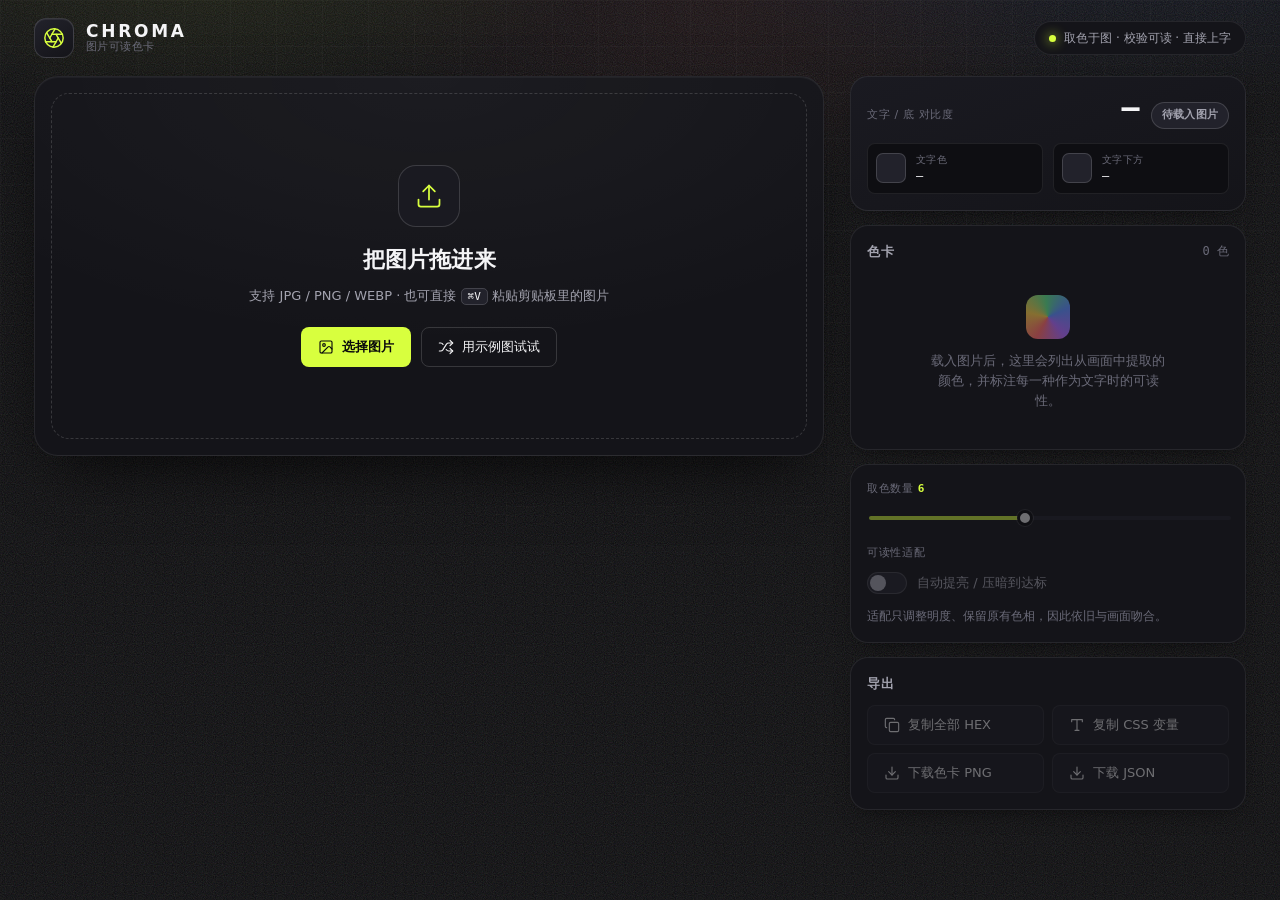
==== index.html @ de7d837c "初始版本：图片取色 + WCAG 可读性色卡（纯前端，零依赖）" ====
<!doctype html>
<html lang="zh-CN">
<head>
  <meta charset="utf-8" />
  <meta name="viewport" content="width=device-width, initial-scale=1, viewport-fit=cover" />
  <title>CHROMA · 图片可读色卡</title>
  <meta name="description" content="上传图片，提取与画面吻合、且能直接用于在图片上写字的可识读色卡。" />
  <link rel="icon" href="data:image/svg+xml,%3Csvg xmlns='http://www.w3.org/2000/svg' viewBox='0 0 24 24' fill='none' stroke='%23d8ff3e' stroke-width='2'%3E%3Ccircle cx='12' cy='12' r='10'/%3E%3C/svg%3E" />
  <link rel="stylesheet" href="styles.css" />
</head>
<body>
  <div class="atmosphere" aria-hidden="true">
    <div class="atmosphere-grid"></div>
    <div class="atmosphere-glow"></div>
    <div class="atmosphere-grain"></div>
  </div>

  <header class="topbar">
    <div class="brand">
      <span class="brand-mark" aria-hidden="true">
        <svg viewBox="0 0 24 24" fill="none" stroke="currentColor" stroke-width="1.6" stroke-linecap="round" stroke-linejoin="round">
          <circle cx="12" cy="12" r="10"/>
          <line x1="14.31" y1="8" x2="20.05" y2="17.94"/>
          <line x1="9.69" y1="8" x2="21.17" y2="8"/>
          <line x1="7.38" y1="12" x2="13.12" y2="2.06"/>
          <line x1="9.69" y1="16" x2="3.95" y2="6.06"/>
          <line x1="14.31" y1="16" x2="2.83" y2="16"/>
          <line x1="16.62" y1="12" x2="10.88" y2="21.94"/>
        </svg>
      </span>
      <span class="brand-text">
        <strong>CHROMA</strong>
        <em>图片可读色卡</em>
      </span>
    </div>
    <div class="topbar-note">
      <span class="dot" aria-hidden="true"></span>
      取色于图 · 校验可读 · 直接上字
    </div>
  </header>

  <main class="workspace">
    <!-- ============ 左：画布舞台 ============ -->
    <section class="stage-col" aria-label="图片与文字预览">
      <div class="stage" id="stage">
        <!-- 空状态：上传区 -->
        <div class="dropzone" id="dropzone">
          <span class="dropzone-icon" aria-hidden="true">
            <svg viewBox="0 0 24 24" fill="none" stroke="currentColor" stroke-width="1.5" stroke-linecap="round" stroke-linejoin="round">
              <path d="M21 15v4a2 2 0 0 1-2 2H5a2 2 0 0 1-2-2v-4"/>
              <polyline points="17 8 12 3 7 8"/>
              <line x1="12" y1="3" x2="12" y2="15"/>
            </svg>
          </span>
          <h1 class="dropzone-title">把图片拖进来</h1>
          <p class="dropzone-sub">支持 JPG / PNG / WEBP · 也可直接 <kbd>⌘V</kbd> 粘贴剪贴板里的图片</p>
          <div class="dropzone-actions">
            <button class="btn btn-primary" id="pickBtn" type="button">
              <svg viewBox="0 0 24 24" fill="none" stroke="currentColor" stroke-width="1.7" stroke-linecap="round" stroke-linejoin="round"><rect x="3" y="3" width="18" height="18" rx="2"/><circle cx="9" cy="9" r="2"/><path d="m21 15-3.1-3.1a2 2 0 0 0-2.8 0L6 21"/></svg>
              选择图片
            </button>
            <button class="btn btn-ghost" id="sampleBtn" type="button">
              <svg viewBox="0 0 24 24" fill="none" stroke="currentColor" stroke-width="1.7" stroke-linecap="round" stroke-linejoin="round"><path d="m18 14 4 4-4 4"/><path d="m18 2 4 4-4 4"/><path d="M2 18h1.97a4 4 0 0 0 3.3-1.7l5.46-8.6a4 4 0 0 1 3.3-1.7H22"/><path d="M2 6h1.97a4 4 0 0 1 3.6 2.2"/><path d="M22 18h-6.04a4 4 0 0 1-3.3-1.8l-.36-.45"/></svg>
              用示例图试试
            </button>
          </div>
          <input type="file" id="fileInput" accept="image/*" hidden />
        </div>

        <!-- 已载入：图片 + 文字层 -->
        <div class="frame" id="frame" hidden>
          <img id="previewImg" alt="已载入的图片" />
          <div class="text-layer" id="textLayer">
            <div class="overlay" id="overlay" tabindex="0" role="button" aria-label="拖动可移动文字位置">
              <span class="overlay-scrim" id="overlayScrim" hidden></span>
              <span class="overlay-text" id="overlayText">在山与海之间<br />写一行能被读到的字</span>
            </div>
          </div>
          <div class="frame-hint" id="frameHint">
            <svg viewBox="0 0 24 24" fill="none" stroke="currentColor" stroke-width="1.7" stroke-linecap="round" stroke-linejoin="round"><polyline points="5 9 2 12 5 15"/><polyline points="9 5 12 2 15 5"/><polyline points="15 19 12 22 9 19"/><polyline points="19 9 22 12 19 15"/><line x1="2" y1="12" x2="22" y2="12"/><line x1="12" y1="2" x2="12" y2="22"/></svg>
            拖动文字，检验它在该处的可读性
          </div>
        </div>
      </div>

      <!-- 文字控制条 -->
      <div class="controls" id="controls" hidden>
        <label class="field field-grow">
          <span class="field-label">预览文字</span>
          <input type="text" id="textInput" value="在山与海之间，写一行能被读到的字" placeholder="输入要写在图片上的文字" />
        </label>
        <label class="field">
          <span class="field-label">字号 <b id="sizeVal">48</b></span>
          <input type="range" id="sizeRange" min="16" max="120" value="48" />
        </label>
        <div class="field field-toggle">
          <span class="field-label">文字底衬</span>
          <button class="switch" id="scrimToggle" type="button" role="switch" aria-checked="false">
            <span class="switch-track"><span class="switch-thumb"></span></span>
            <span class="switch-text">自动底衬</span>
          </button>
        </div>
      </div>
    </section>

    <!-- ============ 右：色卡面板 ============ -->
    <aside class="panel-col" aria-label="色卡与可读性">
      <div class="panel-block readout" id="readout">
        <div class="readout-main">
          <span class="readout-label">文字 / 底 对比度</span>
          <span class="readout-ratio" id="ratioVal">—</span>
          <span class="badge" id="ratioBadge">待载入图片</span>
        </div>
        <div class="readout-pair">
          <div class="chip">
            <span class="chip-swatch" id="fgSwatch"></span>
            <span class="chip-meta"><em>文字色</em><b id="fgHex">—</b></span>
          </div>
          <div class="chip">
            <span class="chip-swatch" id="bgSwatch"></span>
            <span class="chip-meta"><em>文字下方</em><b id="bgHex">—</b></span>
          </div>
        </div>
      </div>

      <div class="panel-block">
        <div class="panel-head">
          <h2>色卡</h2>
          <span class="panel-count" id="paletteCount">0 色</span>
        </div>
        <div class="palette" id="palette">
          <div class="palette-empty">
            <span class="palette-empty-mark" aria-hidden="true"></span>
            <p>载入图片后，这里会列出从画面中提取的颜色，并标注每一种作为文字时的可读性。</p>
          </div>
        </div>
      </div>

      <div class="panel-block panel-tools">
        <label class="field">
          <span class="field-label">取色数量 <b id="countVal">6</b></span>
          <input type="range" id="countRange" min="3" max="10" value="6" disabled />
        </label>
        <div class="field field-toggle">
          <span class="field-label">可读性适配</span>
          <button class="switch" id="adaptToggle" type="button" role="switch" aria-checked="false" disabled>
            <span class="switch-track"><span class="switch-thumb"></span></span>
            <span class="switch-text">自动提亮 / 压暗到达标</span>
          </button>
        </div>
        <p class="tools-note">适配只调整明度、保留原有色相，因此依旧与画面吻合。</p>
      </div>

      <div class="panel-block">
        <div class="panel-head"><h2>导出</h2></div>
        <div class="export-grid">
          <button class="btn btn-soft" id="copyHexBtn" type="button" disabled>
            <svg viewBox="0 0 24 24" fill="none" stroke="currentColor" stroke-width="1.7" stroke-linecap="round" stroke-linejoin="round"><rect width="14" height="14" x="8" y="8" rx="2"/><path d="M4 16c-1.1 0-2-.9-2-2V4c0-1.1.9-2 2-2h10c1.1 0 2 .9 2 2"/></svg>
            复制全部 HEX
          </button>
          <button class="btn btn-soft" id="copyCssBtn" type="button" disabled>
            <svg viewBox="0 0 24 24" fill="none" stroke="currentColor" stroke-width="1.7" stroke-linecap="round" stroke-linejoin="round"><polyline points="4 7 4 4 20 4 20 7"/><line x1="9" y1="20" x2="15" y2="20"/><line x1="12" y1="4" x2="12" y2="20"/></svg>
            复制 CSS 变量
          </button>
          <button class="btn btn-soft" id="pngBtn" type="button" disabled>
            <svg viewBox="0 0 24 24" fill="none" stroke="currentColor" stroke-width="1.7" stroke-linecap="round" stroke-linejoin="round"><path d="M21 15v4a2 2 0 0 1-2 2H5a2 2 0 0 1-2-2v-4"/><polyline points="7 10 12 15 17 10"/><line x1="12" y1="15" x2="12" y2="3"/></svg>
            下载色卡 PNG
          </button>
          <button class="btn btn-soft" id="jsonBtn" type="button" disabled>
            <svg viewBox="0 0 24 24" fill="none" stroke="currentColor" stroke-width="1.7" stroke-linecap="round" stroke-linejoin="round"><path d="M21 15v4a2 2 0 0 1-2 2H5a2 2 0 0 1-2-2v-4"/><polyline points="7 10 12 15 17 10"/><line x1="12" y1="15" x2="12" y2="3"/></svg>
            下载 JSON
          </button>
        </div>
      </div>
    </aside>
  </main>

  <div class="toast" id="toast" role="status" aria-live="polite"></div>

  <script src="color-core.js"></script>
  <script src="app.js"></script>
</body>
</html>
---- styles.css ----
/* =========================================================
   CHROMA · 图片可读色卡
   风格：tech-dark / 仪器感（darkroom instrument）
   ========================================================= */

:root {
  /* —— 色板令牌 —— */
  --bg:          #0a0a0c;
  --bg-2:        #0e0e12;
  --surface:     #141419;
  --surface-2:   #1a1a21;
  --surface-3:   #22222b;
  --line:        rgba(255, 255, 255, 0.08);
  --line-2:      rgba(255, 255, 255, 0.15);

  --text:        #f4f4f6;
  --text-2:      #a3a3af;
  --text-3:      #6a6a78;

  --accent:      #d8ff3e;
  --accent-ink:  #0a0a0c;
  --accent-dim:  rgba(216, 255, 62, 0.14);

  --ok:          #5ee08a;
  --warn:        #f7c948;
  --bad:         #ff6b6b;

  /* —— 字体 —— */
  --font-display: "Avenir Next", "Futura", "Helvetica Neue", "PingFang SC", "Hiragino Sans GB", system-ui, sans-serif;
  --font-body:    system-ui, -apple-system, "PingFang SC", "Hiragino Sans GB", "Microsoft YaHei", sans-serif;
  --font-mono:    "SF Mono", "JetBrains Mono", "Menlo", "Consolas", ui-monospace, monospace;

  /* —— 尺寸 —— */
  --r-sm: 8px;
  --r-md: 12px;
  --r-lg: 18px;
  --r-xl: 24px;
  --r-pill: 999px;

  --shadow-sm: 0 1px 2px rgba(0, 0, 0, 0.5);
  --shadow-md: 0 8px 24px -12px rgba(0, 0, 0, 0.7);
  --shadow-lg: 0 24px 60px -24px rgba(0, 0, 0, 0.85);

  --panel-w: 396px;
}

* { box-sizing: border-box; }
[hidden] { display: none !important; }

html, body { height: 100%; }

body {
  margin: 0;
  min-height: 100%;
  background: var(--bg);
  color: var(--text);
  font-family: var(--font-body);
  font-size: 14px;
  line-height: 1.5;
  -webkit-font-smoothing: antialiased;
  text-rendering: optimizeLegibility;
  overflow-x: hidden;
}

/* ============ 背景氛围 ============ */
.atmosphere { position: fixed; inset: 0; z-index: 0; pointer-events: none; }
.atmosphere-grid {
  position: absolute; inset: 0;
  background-image:
    linear-gradient(rgba(255, 255, 255, 0.022) 1px, transparent 1px),
    linear-gradient(90deg, rgba(255, 255, 255, 0.022) 1px, transparent 1px);
  background-size: 46px 46px;
  mask-image: radial-gradient(120% 90% at 50% 0%, #000 30%, transparent 78%);
}
.atmosphere-glow {
  position: absolute; inset: -20% -10% auto -10%; height: 70%;
  background:
    radial-gradient(46% 60% at 22% 12%, rgba(216, 255, 62, 0.10), transparent 60%),
    radial-gradient(52% 64% at 82% 6%, rgba(94, 142, 255, 0.10), transparent 62%),
    radial-gradient(40% 52% at 55% 30%, rgba(255, 107, 107, 0.06), transparent 60%);
  filter: blur(6px);
}
.atmosphere-grain {
  position: absolute; inset: 0; opacity: 0.5; mix-blend-mode: overlay;
  background-image: url("data:image/svg+xml,%3Csvg xmlns='http://www.w3.org/2000/svg' width='140' height='140'%3E%3Cfilter id='n'%3E%3CfeTurbulence type='fractalNoise' baseFrequency='0.9' numOctaves='2'/%3E%3C/filter%3E%3Crect width='100%25' height='100%25' filter='url(%23n)' opacity='0.35'/%3E%3C/svg%3E");
}

/* ============ 顶栏 ============ */
.topbar {
  position: relative; z-index: 2;
  display: flex; align-items: center; justify-content: space-between;
  gap: 16px;
  padding: 18px clamp(16px, 3vw, 34px);
  padding-top: calc(18px + env(safe-area-inset-top));
  animation: rise 0.6s cubic-bezier(0.22, 1, 0.36, 1) both;
}
.brand { display: flex; align-items: center; gap: 12px; }
.brand-mark {
  display: grid; place-items: center;
  width: 40px; height: 40px; border-radius: var(--r-md);
  background: linear-gradient(150deg, var(--surface-3), var(--surface));
  border: 1px solid var(--line-2);
  color: var(--accent);
  box-shadow: inset 0 1px 0 rgba(255, 255, 255, 0.06);
}
.brand-mark svg { width: 22px; height: 22px; }
.brand-text { display: flex; flex-direction: column; line-height: 1.15; }
.brand-text strong {
  font-family: var(--font-display);
  font-size: 17px; letter-spacing: 0.16em; font-weight: 700;
}
.brand-text em { font-style: normal; font-size: 11px; color: var(--text-3); letter-spacing: 0.04em; }

.topbar-note {
  display: inline-flex; align-items: center; gap: 8px;
  font-size: 12px; color: var(--text-2);
  padding: 7px 14px; border-radius: var(--r-pill);
  background: var(--surface); border: 1px solid var(--line);
}
.topbar-note .dot {
  width: 7px; height: 7px; border-radius: 50%;
  background: var(--accent); box-shadow: 0 0 12px var(--accent);
}

/* ============ 主工作区 ============ */
.workspace {
  position: relative; z-index: 1;
  display: grid;
  grid-template-columns: minmax(0, 1fr) var(--panel-w);
  gap: clamp(16px, 2vw, 26px);
  padding: 0 clamp(16px, 3vw, 34px) clamp(20px, 3vw, 34px);
  align-items: start;
  max-width: 1680px; margin: 0 auto;
}

/* ============ 舞台 ============ */
.stage-col { min-width: 0; display: flex; flex-direction: column; gap: 14px; }

.stage {
  position: relative;
  min-height: 380px;
  display: flex; align-items: center; justify-content: center;
  padding: clamp(10px, 1.6vw, 18px);
  border-radius: var(--r-xl);
  background:
    radial-gradient(120% 120% at 50% 0%, rgba(255, 255, 255, 0.035), transparent 60%),
    var(--surface);
  border: 1px solid var(--line);
  box-shadow: var(--shadow-lg), inset 0 1px 0 rgba(255, 255, 255, 0.04);
  overflow: hidden;
  animation: rise 0.7s cubic-bezier(0.22, 1, 0.36, 1) 0.05s both;
}

/* —— 空状态 —— */
.dropzone {
  position: absolute; inset: 16px;
  display: flex; flex-direction: column; align-items: center; justify-content: center;
  gap: 10px; text-align: center;
  border: 1.5px dashed var(--line-2);
  border-radius: var(--r-lg);
  transition: border-color 0.25s, background 0.25s;
}
.dropzone.is-over { border-color: var(--accent); background: var(--accent-dim); }
.dropzone-icon {
  display: grid; place-items: center;
  width: 62px; height: 62px; margin-bottom: 6px;
  border-radius: var(--r-lg);
  background: var(--surface-2); border: 1px solid var(--line-2);
  color: var(--accent);
}
.dropzone-icon svg { width: 28px; height: 28px; }
.dropzone-title { font-family: var(--font-display); font-size: 22px; margin: 0; font-weight: 600; letter-spacing: 0.01em; }
.dropzone-sub { margin: 0; color: var(--text-2); font-size: 13px; }
.dropzone-sub kbd {
  font-family: var(--font-mono); font-size: 11px;
  padding: 1px 6px; border-radius: 5px;
  background: var(--surface-3); border: 1px solid var(--line-2); color: var(--text);
}
.dropzone-actions { display: flex; gap: 10px; margin-top: 12px; flex-wrap: wrap; justify-content: center; }

/* —— 图片画框（贴合图片尺寸，便于文字层精确覆盖） —— */
.frame {
  position: relative;
  display: inline-block; line-height: 0;
  max-width: 100%; min-width: 0;
  border-radius: var(--r-md);
  overflow: hidden;
  box-shadow: var(--shadow-lg);
}
.frame > img {
  display: block;
  max-width: 100%;
  max-height: min(64vh, 640px);
  width: auto; height: auto;
  border-radius: var(--r-md);
  user-select: none; -webkit-user-drag: none;
}
.text-layer { position: absolute; inset: 0; pointer-events: none; }

.overlay {
  position: absolute; left: 50%; top: 50%;
  transform: translate(-50%, -50%);
  max-width: 86%;
  padding: 10px 16px;
  pointer-events: auto;
  cursor: grab;
  border-radius: var(--r-md);
  outline: none;
  touch-action: none;
  isolation: isolate;
}
.overlay:active { cursor: grabbing; }
.overlay:focus-visible { box-shadow: 0 0 0 2px var(--accent); }
.overlay-scrim {
  position: absolute; inset: -6px -10px;
  border-radius: inherit;
  background: rgba(0, 0, 0, 0.42);
  -webkit-backdrop-filter: blur(6px);
  backdrop-filter: blur(6px);
  z-index: -1;
}
.overlay-text {
  display: block;
  font-family: var(--font-display);
  font-weight: 600;
  line-height: 1.28;
  white-space: pre-line;
  text-align: center;
  text-shadow: 0 1px 2px rgba(0, 0, 0, 0.18);
}

.frame-hint {
  position: absolute; left: 50%; bottom: 12px; transform: translateX(-50%);
  display: inline-flex; align-items: center; gap: 7px;
  padding: 7px 14px; border-radius: var(--r-pill);
  font-size: 12px; color: var(--text);
  background: rgba(10, 10, 12, 0.66);
  -webkit-backdrop-filter: blur(10px); backdrop-filter: blur(10px);
  border: 1px solid var(--line-2);
  pointer-events: none;
  transition: opacity 0.4s;
}
.frame-hint svg { width: 15px; height: 15px; color: var(--accent); }
.frame-hint.is-hidden { opacity: 0; }

/* ============ 控制条 ============ */
.controls {
  display: flex; gap: 14px; align-items: flex-end; flex-wrap: wrap;
  padding: 14px 16px;
  border-radius: var(--r-lg);
  background: var(--surface);
  border: 1px solid var(--line);
  animation: rise 0.6s cubic-bezier(0.22, 1, 0.36, 1) 0.1s both;
}

/* ============ 表单元素 ============ */
.field { display: flex; flex-direction: column; gap: 7px; min-width: 0; }
.field-grow { flex: 1 1 240px; }
.field-label {
  font-size: 11px; letter-spacing: 0.06em; text-transform: uppercase;
  color: var(--text-3);
}
.field-label b { color: var(--accent); font-family: var(--font-mono); font-weight: 600; }

input[type="text"] {
  width: 100%;
  padding: 10px 13px;
  border-radius: var(--r-sm);
  background: var(--bg-2);
  border: 1px solid var(--line);
  color: var(--text);
  font-family: var(--font-body); font-size: 14px;
  transition: border-color 0.2s, box-shadow 0.2s;
}
input[type="text"]:focus {
  outline: none;
  border-color: var(--accent);
  box-shadow: 0 0 0 3px var(--accent-dim);
}

input[type="range"] {
  -webkit-appearance: none; appearance: none;
  width: 100%; min-width: 140px; height: 22px; background: transparent; cursor: pointer;
}
input[type="range"]::-webkit-slider-runnable-track {
  height: 4px; border-radius: 2px;
  background: linear-gradient(90deg, var(--accent) var(--fill, 40%), var(--surface-3) var(--fill, 40%));
}
input[type="range"]::-webkit-slider-thumb {
  -webkit-appearance: none; appearance: none;
  width: 16px; height: 16px; margin-top: -6px; border-radius: 50%;
  background: var(--text); border: 3px solid var(--bg);
  box-shadow: 0 0 0 1px var(--line-2);
}
input[type="range"]:disabled { opacity: 0.4; cursor: not-allowed; }
input[type="range"]:focus-visible::-webkit-slider-thumb { box-shadow: 0 0 0 3px var(--accent-dim); }

/* ============ 开关 ============ */
.switch {
  display: inline-flex; align-items: center; gap: 10px;
  padding: 4px 4px 4px 4px; border: none; background: transparent;
  color: var(--text-2); font-family: var(--font-body); font-size: 13px;
  cursor: pointer; border-radius: var(--r-pill);
}
.switch:disabled { opacity: 0.45; cursor: not-allowed; }
.switch-track {
  position: relative; width: 40px; height: 22px; border-radius: var(--r-pill);
  background: var(--surface-3); border: 1px solid var(--line-2);
  transition: background 0.22s, border-color 0.22s;
}
.switch-thumb {
  position: absolute; top: 2px; left: 2px;
  width: 16px; height: 16px; border-radius: 50%;
  background: var(--text-2);
  transition: transform 0.22s cubic-bezier(0.22, 1, 0.36, 1), background 0.22s;
}
.switch[aria-checked="true"] .switch-track { background: var(--accent); border-color: var(--accent); }
.switch[aria-checked="true"] .switch-thumb { transform: translateX(18px); background: var(--accent-ink); }
.switch[aria-checked="true"] .switch-text { color: var(--text); }
.switch:focus-visible { outline: 2px solid var(--accent); outline-offset: 2px; }
.field-toggle { justify-content: flex-end; }
.field-toggle .switch { padding-left: 0; }

/* ============ 按钮 ============ */
.btn {
  display: inline-flex; align-items: center; justify-content: center; gap: 8px;
  padding: 10px 16px;
  border-radius: var(--r-sm);
  border: 1px solid transparent;
  font-family: var(--font-body); font-size: 13px; font-weight: 500;
  cursor: pointer;
  transition: transform 0.14s, background 0.2s, border-color 0.2s, color 0.2s, opacity 0.2s;
  white-space: nowrap;
}
.btn svg { width: 16px; height: 16px; }
.btn:active { transform: translateY(1px); }
.btn:disabled { opacity: 0.4; cursor: not-allowed; }
.btn:focus-visible { outline: 2px solid var(--accent); outline-offset: 2px; }

.btn-primary { background: var(--accent); color: var(--accent-ink); font-weight: 600; }
.btn-primary:hover:not(:disabled) { background: #e6ff6b; }

.btn-ghost { background: transparent; border-color: var(--line-2); color: var(--text); }
.btn-ghost:hover:not(:disabled) { background: var(--surface-2); border-color: var(--line-2); }

.btn-soft { background: var(--surface-2); border-color: var(--line); color: var(--text); justify-content: flex-start; }
.btn-soft:hover:not(:disabled) { background: var(--surface-3); border-color: var(--line-2); }

/* ============ 右侧面板 ============ */
.panel-col {
  display: flex; flex-direction: column; gap: 14px;
  position: sticky; top: 16px;
  animation: rise 0.7s cubic-bezier(0.22, 1, 0.36, 1) 0.15s both;
}
.panel-block {
  background: var(--surface);
  border: 1px solid var(--line);
  border-radius: var(--r-lg);
  padding: 16px;
  box-shadow: var(--shadow-md);
}
.panel-head { display: flex; align-items: center; justify-content: space-between; margin-bottom: 12px; }
.panel-head h2 {
  margin: 0; font-family: var(--font-display);
  font-size: 13px; font-weight: 600; letter-spacing: 0.08em; text-transform: uppercase;
  color: var(--text-2);
}
.panel-count { font-family: var(--font-mono); font-size: 12px; color: var(--text-3); }

/* —— 读数块 —— */
.readout { background: linear-gradient(160deg, var(--surface-2), var(--surface)); }
.readout-main { display: flex; align-items: baseline; gap: 12px; flex-wrap: wrap; }
.readout-label { font-size: 11px; letter-spacing: 0.06em; text-transform: uppercase; color: var(--text-3); }
.readout-ratio {
  font-family: var(--font-mono); font-size: 30px; font-weight: 600; line-height: 1;
  margin-left: auto; letter-spacing: -0.02em;
}
.readout-pair { display: grid; grid-template-columns: 1fr 1fr; gap: 10px; margin-top: 14px; }
.chip {
  display: flex; align-items: center; gap: 10px;
  padding: 8px; border-radius: var(--r-sm);
  background: var(--bg-2); border: 1px solid var(--line);
}
.chip-swatch {
  width: 30px; height: 30px; border-radius: 7px; flex: none;
  border: 1px solid var(--line-2);
  background: var(--surface-3);
}
.chip-meta { display: flex; flex-direction: column; min-width: 0; }
.chip-meta em { font-style: normal; font-size: 10px; color: var(--text-3); letter-spacing: 0.04em; }
.chip-meta b { font-family: var(--font-mono); font-size: 12px; font-weight: 500; color: var(--text); }

/* —— 徽章 —— */
.badge {
  display: inline-flex; align-items: center;
  padding: 4px 10px; border-radius: var(--r-pill);
  font-size: 11px; font-weight: 600; letter-spacing: 0.02em;
  background: var(--surface-3); color: var(--text-2);
  border: 1px solid var(--line-2);
}
.badge.is-ok   { color: var(--ok);   border-color: rgba(94, 224, 138, 0.4);  background: rgba(94, 224, 138, 0.1); }
.badge.is-warn { color: var(--warn); border-color: rgba(247, 201, 72, 0.4);  background: rgba(247, 201, 72, 0.1); }
.badge.is-bad  { color: var(--bad);  border-color: rgba(255, 107, 107, 0.4); background: rgba(255, 107, 107, 0.1); }

/* ============ 色卡列表 ============ */
.palette { display: flex; flex-direction: column; gap: 8px; max-height: 42vh; overflow-y: auto; margin: -4px; padding: 4px; }
.palette::-webkit-scrollbar { width: 8px; }
.palette::-webkit-scrollbar-thumb { background: var(--surface-3); border-radius: 4px; }

.palette-empty {
  display: flex; flex-direction: column; align-items: center; gap: 12px;
  text-align: center; padding: 22px 14px;
  color: var(--text-3); font-size: 12.5px;
}
.palette-empty-mark {
  width: 44px; height: 44px; border-radius: var(--r-md);
  background: conic-gradient(from 210deg, #ff6b6b, #f7c948, #5ee08a, #5e8eff, #b06bff, #ff6b6b);
  opacity: 0.5;
}
.palette-empty p { margin: 0; max-width: 240px; line-height: 1.6; }

.swatch-row {
  display: flex; align-items: center; gap: 12px;
  padding: 9px 10px;
  border-radius: var(--r-md);
  background: var(--bg-2);
  border: 1px solid var(--line);
  cursor: pointer;
  transition: border-color 0.18s, background 0.18s, transform 0.14s;
  animation: rise 0.45s cubic-bezier(0.22, 1, 0.36, 1) both;
}
.swatch-row:hover { border-color: var(--line-2); background: var(--surface-2); }
.swatch-row.is-active { border-color: var(--accent); background: var(--accent-dim); }
.swatch-row:focus-visible { outline: 2px solid var(--accent); outline-offset: 1px; }

.swatch-chip {
  position: relative;
  width: 44px; height: 44px; border-radius: 10px; flex: none;
  border: 1px solid var(--line-2);
  display: grid; place-items: center;
  font-family: var(--font-display); font-weight: 700; font-size: 15px;
}
.swatch-chip .adapt-dot {
  position: absolute; right: 3px; bottom: 3px;
  width: 9px; height: 9px; border-radius: 50%;
  border: 1.5px solid rgba(255, 255, 255, 0.75);
  box-shadow: 0 0 0 1px rgba(0, 0, 0, 0.35);
}

.swatch-info { flex: 1; min-width: 0; }
.swatch-name { font-size: 13px; font-weight: 500; color: var(--text); }
.swatch-sub {
  display: flex; align-items: center; gap: 8px; margin-top: 2px;
  font-family: var(--font-mono); font-size: 11.5px; color: var(--text-2);
  text-transform: uppercase; letter-spacing: 0.02em;
}
.swatch-sub .pct { color: var(--text-3); }
.swatch-sub .tag-adapt {
  font-family: var(--font-body); font-size: 10px; color: var(--accent);
  background: var(--accent-dim); padding: 1px 6px; border-radius: var(--r-pill);
}

.swatch-side { display: flex; align-items: center; gap: 8px; flex: none; }
.ratio-tag {
  font-family: var(--font-mono); font-size: 11px; font-weight: 600;
  padding: 3px 7px; border-radius: 6px;
  background: var(--surface-3); color: var(--text-2);
}
.ratio-tag.is-ok   { color: var(--ok);   background: rgba(94, 224, 138, 0.12); }
.ratio-tag.is-warn { color: var(--warn); background: rgba(247, 201, 72, 0.12); }
.ratio-tag.is-bad  { color: var(--bad);  background: rgba(255, 107, 107, 0.12); }

.icon-btn {
  display: grid; place-items: center;
  width: 30px; height: 30px; border-radius: var(--r-sm);
  background: transparent; border: 1px solid transparent; color: var(--text-3);
  cursor: pointer; transition: background 0.18s, color 0.18s, border-color 0.18s;
}
.icon-btn svg { width: 15px; height: 15px; }
.icon-btn:hover { background: var(--surface-3); color: var(--text); border-color: var(--line); }
.icon-btn:focus-visible { outline: 2px solid var(--accent); outline-offset: 1px; }

/* ============ 工具区 ============ */
.panel-tools { display: flex; flex-direction: column; gap: 14px; }
.tools-note { margin: -4px 0 0; font-size: 11.5px; color: var(--text-3); line-height: 1.55; }

/* ============ 导出 ============ */
.export-grid { display: grid; grid-template-columns: 1fr 1fr; gap: 8px; }

/* ============ Toast ============ */
.toast {
  position: fixed; left: 50%; bottom: calc(28px + env(safe-area-inset-bottom));
  transform: translate(-50%, 20px);
  z-index: 50;
  display: inline-flex; align-items: center; gap: 9px;
  padding: 11px 18px; border-radius: var(--r-pill);
  background: var(--surface-2); border: 1px solid var(--line-2);
  color: var(--text); font-size: 13px;
  box-shadow: var(--shadow-lg);
  opacity: 0; pointer-events: none;
  transition: opacity 0.28s, transform 0.28s cubic-bezier(0.22, 1, 0.36, 1);
}
.toast.is-show { opacity: 1; transform: translate(-50%, 0); }
.toast::before { content: ""; width: 8px; height: 8px; border-radius: 50%; background: var(--accent); }

/* ============ 动效 ============ */
@keyframes rise {
  from { opacity: 0; transform: translateY(14px); }
  to   { opacity: 1; transform: translateY(0); }
}
@media (prefers-reduced-motion: reduce) {
  * { animation: none !important; transition: none !important; }
}

/* ============ 响应式 ============ */
@media (max-width: 1080px) {
  .workspace { grid-template-columns: 1fr; }
  .panel-col { position: static; }
  .palette { max-height: none; }
}
@media (max-width: 640px) {
  .topbar { flex-direction: column; align-items: flex-start; gap: 12px; }
  .topbar-note { font-size: 11px; }
  .dropzone-title { font-size: 19px; }
  .controls { align-items: stretch; }
  .field-grow { flex-basis: 100%; }
  .frame > img { max-height: 52vh; }
  .export-grid { grid-template-columns: 1fr; }
  .readout-ratio { font-size: 26px; }
}
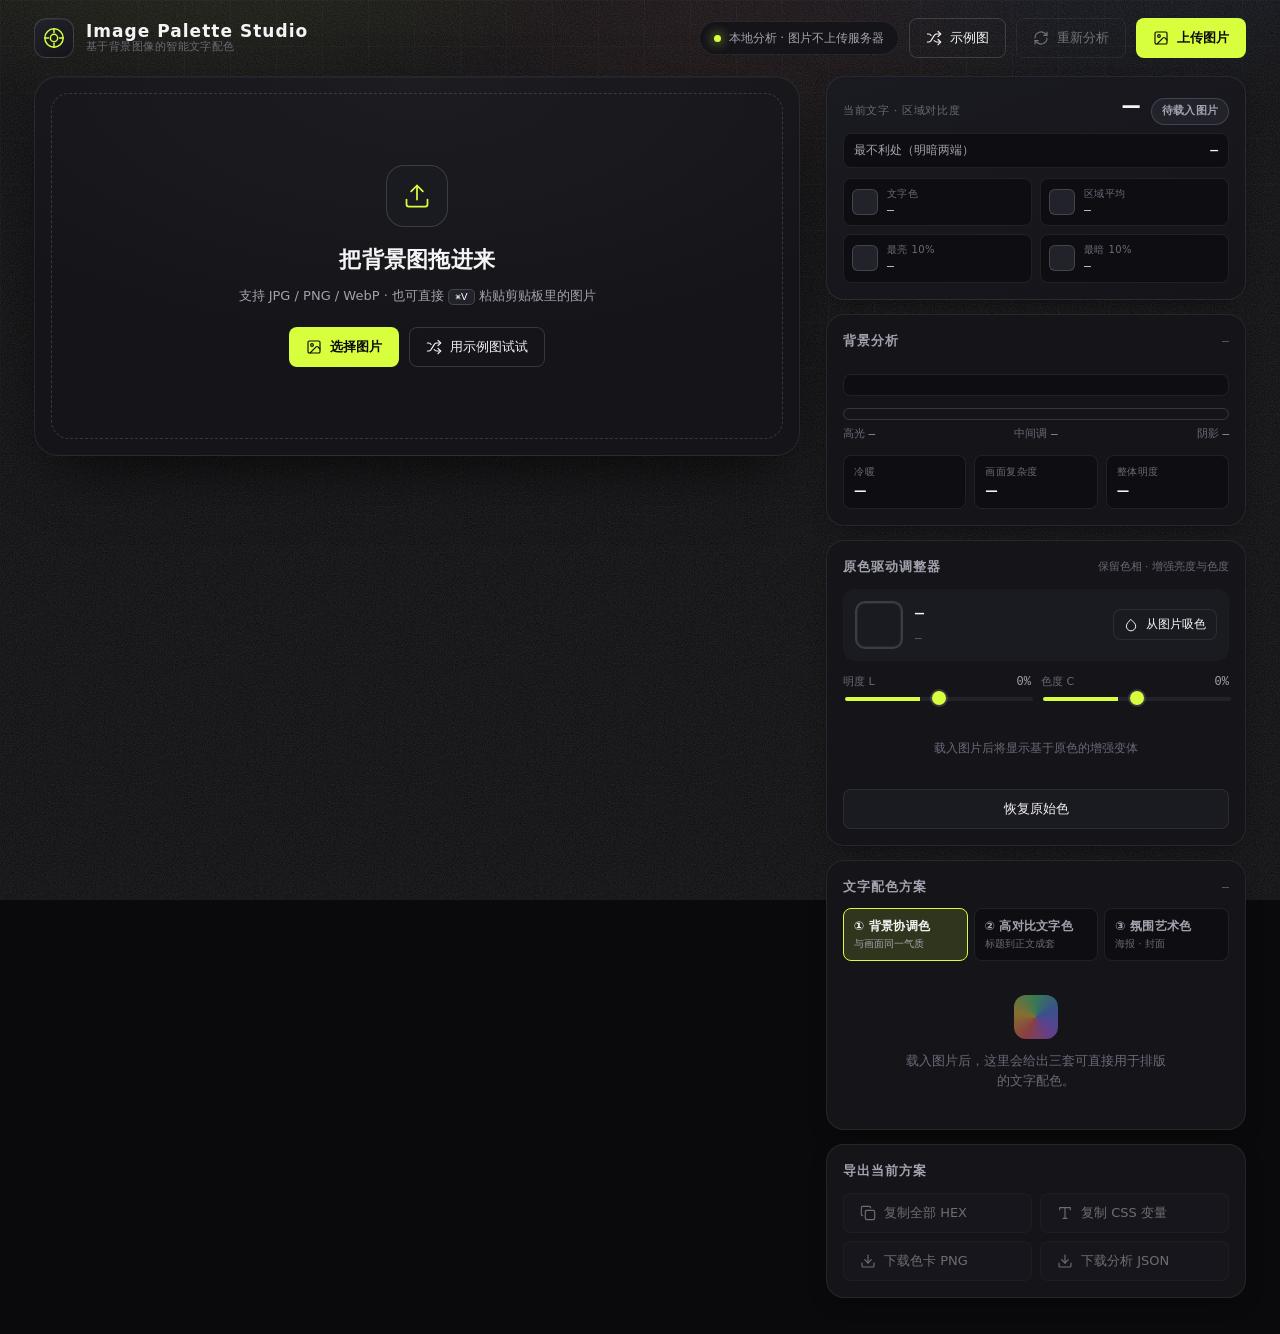
==== commit 4eece4ce: "feat: 原色驱动 OKLCH 增强重构 + 低饱和图片适配优化 - 重构 generateVariants：支持 opts 参数传入 dLScale/dCScale/satMax - 原色变体链优" ====
--- a/index.html
+++ b/index.html
@@ -3,9 +3,9 @@
 <head>
   <meta charset="utf-8" />
   <meta name="viewport" content="width=device-width, initial-scale=1, viewport-fit=cover" />
-  <title>CHROMA · 图片可读色卡</title>
-  <meta name="description" content="上传图片，提取与画面吻合、且能直接用于在图片上写字的可识读色卡。" />
-  <link rel="icon" href="data:image/svg+xml,%3Csvg xmlns='http://www.w3.org/2000/svg' viewBox='0 0 24 24' fill='none' stroke='%23d8ff3e' stroke-width='2'%3E%3Ccircle cx='12' cy='12' r='10'/%3E%3C/svg%3E" />
+  <title>Image Palette Studio · 基于背景图像的智能文字配色</title>
+  <meta name="description" content="上传一张背景图，自动分析画面色彩，生成可以直接叠在图上写字的成套文字配色方案，并实时预览真实排版效果。" />
+  <link rel="icon" href="data:image/svg+xml,%3Csvg xmlns='http://www.w3.org/2000/svg' viewBox='0 0 24 24' fill='none' stroke='%23d8ff3e' stroke-width='2'%3E%3Ccircle cx='12' cy='12' r='10'/%3E%3Ccircle cx='12' cy='12' r='4'/%3E%3C/svg%3E" />
   <link rel="stylesheet" href="styles.css" />
 </head>
 <body>
@@ -20,22 +20,32 @@
       <span class="brand-mark" aria-hidden="true">
         <svg viewBox="0 0 24 24" fill="none" stroke="currentColor" stroke-width="1.6" stroke-linecap="round" stroke-linejoin="round">
           <circle cx="12" cy="12" r="10"/>
-          <line x1="14.31" y1="8" x2="20.05" y2="17.94"/>
-          <line x1="9.69" y1="8" x2="21.17" y2="8"/>
-          <line x1="7.38" y1="12" x2="13.12" y2="2.06"/>
-          <line x1="9.69" y1="16" x2="3.95" y2="6.06"/>
-          <line x1="14.31" y1="16" x2="2.83" y2="16"/>
-          <line x1="16.62" y1="12" x2="10.88" y2="21.94"/>
+          <circle cx="12" cy="12" r="4"/>
+          <line x1="12" y1="2" x2="12" y2="6"/>
+          <line x1="12" y1="18" x2="12" y2="22"/>
+          <line x1="2" y1="12" x2="6" y2="12"/>
+          <line x1="18" y1="12" x2="22" y2="12"/>
         </svg>
       </span>
       <span class="brand-text">
-        <strong>CHROMA</strong>
-        <em>图片可读色卡</em>
+        <strong>Image Palette Studio</strong>
+        <em>基于背景图像的智能文字配色</em>
       </span>
     </div>
-    <div class="topbar-note">
-      <span class="dot" aria-hidden="true"></span>
-      取色于图 · 校验可读 · 直接上字
+    <div class="topbar-actions">
+      <span class="topbar-note"><span class="dot" aria-hidden="true"></span>本地分析 · 图片不上传服务器</span>
+      <button class="btn btn-ghost" id="sampleBtn" type="button">
+        <svg viewBox="0 0 24 24" fill="none" stroke="currentColor" stroke-width="1.7" stroke-linecap="round" stroke-linejoin="round"><path d="m18 14 4 4-4 4"/><path d="m18 2 4 4-4 4"/><path d="M2 18h1.97a4 4 0 0 0 3.3-1.7l5.46-8.6a4 4 0 0 1 3.3-1.7H22"/><path d="M2 6h1.97a4 4 0 0 1 3.6 2.2"/><path d="M22 18h-6.04a4 4 0 0 1-3.3-1.8l-.36-.45"/></svg>
+        示例图
+      </button>
+      <button class="btn btn-ghost" id="reanalyzeBtn" type="button" disabled>
+        <svg viewBox="0 0 24 24" fill="none" stroke="currentColor" stroke-width="1.7" stroke-linecap="round" stroke-linejoin="round"><path d="M3 12a9 9 0 0 1 15-6.7L21 8"/><path d="M21 3v5h-5"/><path d="M21 12a9 9 0 0 1-15 6.7L3 16"/><path d="M3 21v-5h5"/></svg>
+        重新分析
+      </button>
+      <button class="btn btn-primary" id="pickBtn" type="button">
+        <svg viewBox="0 0 24 24" fill="none" stroke="currentColor" stroke-width="1.7" stroke-linecap="round" stroke-linejoin="round"><rect x="3" y="3" width="18" height="18" rx="2"/><circle cx="9" cy="9" r="2"/><path d="m21 15-3.1-3.1a2 2 0 0 0-2.8 0L6 21"/></svg>
+        上传图片
+      </button>
     </div>
   </header>
 
@@ -52,64 +62,147 @@
               <line x1="12" y1="3" x2="12" y2="15"/>
             </svg>
           </span>
-          <h1 class="dropzone-title">把图片拖进来</h1>
-          <p class="dropzone-sub">支持 JPG / PNG / WEBP · 也可直接 <kbd>⌘V</kbd> 粘贴剪贴板里的图片</p>
+          <h1 class="dropzone-title">把背景图拖进来</h1>
+          <p class="dropzone-sub">支持 JPG / PNG / WebP · 也可直接 <kbd>⌘V</kbd> 粘贴剪贴板里的图片</p>
           <div class="dropzone-actions">
-            <button class="btn btn-primary" id="pickBtn" type="button">
+            <button class="btn btn-primary" id="dzPick" type="button">
               <svg viewBox="0 0 24 24" fill="none" stroke="currentColor" stroke-width="1.7" stroke-linecap="round" stroke-linejoin="round"><rect x="3" y="3" width="18" height="18" rx="2"/><circle cx="9" cy="9" r="2"/><path d="m21 15-3.1-3.1a2 2 0 0 0-2.8 0L6 21"/></svg>
               选择图片
             </button>
-            <button class="btn btn-ghost" id="sampleBtn" type="button">
+            <button class="btn btn-ghost" id="dzSample" type="button">
               <svg viewBox="0 0 24 24" fill="none" stroke="currentColor" stroke-width="1.7" stroke-linecap="round" stroke-linejoin="round"><path d="m18 14 4 4-4 4"/><path d="m18 2 4 4-4 4"/><path d="M2 18h1.97a4 4 0 0 0 3.3-1.7l5.46-8.6a4 4 0 0 1 3.3-1.7H22"/><path d="M2 6h1.97a4 4 0 0 1 3.6 2.2"/><path d="M22 18h-6.04a4 4 0 0 1-3.3-1.8l-.36-.45"/></svg>
               用示例图试试
             </button>
           </div>
-          <input type="file" id="fileInput" accept="image/*" hidden />
-        </div>
-
-        <!-- 已载入：图片 + 文字层 -->
+          <input type="file" id="fileInput" accept="image/jpeg,image/jpg,image/png,image/webp" hidden />
+        </div>
+
+        <!-- 已载入：图片 + 文字排版层 -->
         <div class="frame" id="frame" hidden>
-          <img id="previewImg" alt="已载入的图片" />
+          <img id="previewImg" alt="已载入的背景图" />
           <div class="text-layer" id="textLayer">
-            <div class="overlay" id="overlay" tabindex="0" role="button" aria-label="拖动可移动文字位置">
+            <div class="overlay" id="overlay" tabindex="0" role="button" aria-label="拖动可移动文字框，分析结果会随位置更新">
               <span class="overlay-scrim" id="overlayScrim" hidden></span>
-              <span class="overlay-text" id="overlayText">在山与海之间<br />写一行能被读到的字</span>
+              <div class="overlay-text" id="overlayText">
+                <span class="ov-line ov-title" id="ovTitle">在山与海之间</span>
+                <span class="ov-line ov-sub" id="ovSub">A JOURNEY BETWEEN MOUNTAINS AND SEA</span>
+                <span class="ov-line ov-body" id="ovBody">把文字放进画面里，检验它是否真的被读到。拖动文字框，对比度与推荐会随位置实时更新。</span>
+                <span class="ov-line ov-aux" id="ovAux">IMAGE PALETTE STUDIO · 2026</span>
+              </div>
             </div>
           </div>
           <div class="frame-hint" id="frameHint">
             <svg viewBox="0 0 24 24" fill="none" stroke="currentColor" stroke-width="1.7" stroke-linecap="round" stroke-linejoin="round"><polyline points="5 9 2 12 5 15"/><polyline points="9 5 12 2 15 5"/><polyline points="15 19 12 22 9 19"/><polyline points="19 9 22 12 19 15"/><line x1="2" y1="12" x2="22" y2="12"/><line x1="12" y1="2" x2="12" y2="22"/></svg>
-            拖动文字，检验它在该处的可读性
-          </div>
-        </div>
-      </div>
-
-      <!-- 文字控制条 -->
+            拖动文字框：推荐与对比度会随局部画面更新
+          </div>
+        </div>
+      </div>
+
+      <!-- 文案与排版控制 -->
       <div class="controls" id="controls" hidden>
-        <label class="field field-grow">
-          <span class="field-label">预览文字</span>
-          <input type="text" id="textInput" value="在山与海之间，写一行能被读到的字" placeholder="输入要写在图片上的文字" />
-        </label>
-        <label class="field">
-          <span class="field-label">字号 <b id="sizeVal">48</b></span>
-          <input type="range" id="sizeRange" min="16" max="120" value="48" />
-        </label>
-        <div class="field field-toggle">
-          <span class="field-label">文字底衬</span>
-          <button class="switch" id="scrimToggle" type="button" role="switch" aria-checked="false">
-            <span class="switch-track"><span class="switch-thumb"></span></span>
-            <span class="switch-text">自动底衬</span>
+        <div class="ctl-group ctl-texts">
+          <label class="field">
+            <span class="field-label">主标题</span>
+            <input type="text" id="titleInput" value="在山与海之间" />
+          </label>
+          <label class="field">
+            <span class="field-label">副标题</span>
+            <input type="text" id="subInput" value="A JOURNEY BETWEEN MOUNTAINS AND SEA" />
+          </label>
+          <label class="field field-wide">
+            <span class="field-label">正文</span>
+            <input type="text" id="bodyInput" value="把文字放进画面里，检验它是否真的被读到。拖动文字框，对比度与推荐会随位置实时更新。" />
+          </label>
+          <label class="field">
+            <span class="field-label">辅助小字</span>
+            <input type="text" id="auxInput" value="IMAGE PALETTE STUDIO · 2026" />
+          </label>
+        </div>
+
+        <div class="ctl-group ctl-style">
+          <label class="field">
+            <span class="field-label">字号 <b id="sizeVal">64</b></span>
+            <input type="range" id="sizeRange" min="24" max="140" value="64" />
+          </label>
+          <label class="field">
+            <span class="field-label">字重</span>
+            <select id="weightSelect">
+              <option value="300">细 300</option>
+              <option value="400">常规 400</option>
+              <option value="500">适中 500</option>
+              <option value="600" selected>半粗 600</option>
+              <option value="700">粗 700</option>
+            </select>
+          </label>
+          <label class="field">
+            <span class="field-label">行距 <b id="lhVal">1.35</b></span>
+            <input type="range" id="lhRange" min="10" max="22" value="135" />
+          </label>
+          <label class="field">
+            <span class="field-label">字距 <b id="lsVal">0.00em</b></span>
+            <input type="range" id="lsRange" min="-4" max="30" value="0" />
+          </label>
+          <label class="field">
+            <span class="field-label">对齐</span>
+            <select id="alignSelect">
+              <option value="left">左对齐</option>
+              <option value="center" selected>居中</option>
+              <option value="right">右对齐</option>
+            </select>
+          </label>
+          <label class="field">
+            <span class="field-label">框宽 <b id="widthVal">62%</b></span>
+            <input type="range" id="widthRange" min="30" max="96" value="62" />
+          </label>
+          <label class="field">
+            <span class="field-label">不透明度 <b id="opacityVal">100%</b></span>
+            <input type="range" id="opacityRange" min="30" max="100" value="100" />
+          </label>
+        </div>
+
+        <div class="ctl-group ctl-toggles">
+          <div class="field field-toggle">
+            <span class="field-label">描边</span>
+            <button class="switch" id="strokeToggle" type="button" role="switch" aria-checked="true">
+              <span class="switch-track"><span class="switch-thumb"></span></span>
+            </button>
+          </div>
+          <div class="field field-toggle">
+            <span class="field-label">阴影</span>
+            <button class="switch" id="shadowToggle" type="button" role="switch" aria-checked="true">
+              <span class="switch-track"><span class="switch-thumb"></span></span>
+            </button>
+          </div>
+          <div class="field field-toggle">
+            <span class="field-label">底衬</span>
+            <button class="switch" id="scrimToggle" type="button" role="switch" aria-checked="false">
+              <span class="switch-track"><span class="switch-thumb"></span></span>
+            </button>
+          </div>
+          <label class="field field-colorsel">
+            <span class="field-label">预览文字颜色</span>
+            <select id="colorSel"><option value="-1">跟随方案角色</option></select>
+          </label>
+          <button class="btn btn-soft" id="resetBtn" type="button">
+            <svg viewBox="0 0 24 24" fill="none" stroke="currentColor" stroke-width="1.7" stroke-linecap="round" stroke-linejoin="round"><path d="M3 12a9 9 0 0 1 15-6.7L21 8"/><path d="M21 3v5h-5"/><path d="M21 12a9 9 0 0 1-15 6.7L3 16"/><path d="M3 21v-5h5"/></svg>
+            恢复默认排版
           </button>
         </div>
       </div>
     </section>
 
-    <!-- ============ 右：色卡面板 ============ -->
-    <aside class="panel-col" aria-label="色卡与可读性">
+    <!-- ============ 右：分析 / 方案面板 ============ -->
+    <aside class="panel-col" aria-label="分析与配色方案">
+      <!-- 可读性读数 -->
       <div class="panel-block readout" id="readout">
         <div class="readout-main">
-          <span class="readout-label">文字 / 底 对比度</span>
+          <span class="readout-label">当前文字 · 区域对比度</span>
           <span class="readout-ratio" id="ratioVal">—</span>
           <span class="badge" id="ratioBadge">待载入图片</span>
+        </div>
+        <div class="readout-worst">
+          <span>最不利处（明暗两端）</span>
+          <b class="mono" id="worstVal">—</b>
         </div>
         <div class="readout-pair">
           <div class="chip">
@@ -118,41 +211,95 @@
           </div>
           <div class="chip">
             <span class="chip-swatch" id="bgSwatch"></span>
-            <span class="chip-meta"><em>文字下方</em><b id="bgHex">—</b></span>
-          </div>
-        </div>
-      </div>
-
+            <span class="chip-meta"><em>区域平均</em><b id="bgHex">—</b></span>
+          </div>
+          <div class="chip">
+            <span class="chip-swatch" id="extBrightSwatch"></span>
+            <span class="chip-meta"><em>最亮 10%</em><b id="extBrightHex">—</b></span>
+          </div>
+          <div class="chip">
+            <span class="chip-swatch" id="extDarkSwatch"></span>
+            <span class="chip-meta"><em>最暗 10%</em><b id="extDarkHex">—</b></span>
+          </div>
+        </div>
+        <p class="region-note" id="regionNote" hidden></p>
+      </div>
+
+      <!-- 背景分析 -->
+      <div class="panel-block">
+        <div class="panel-head"><h2>背景分析</h2><span class="panel-count" id="analysisSize">—</span></div>
+        <div class="dom-colors" id="domColors"></div>
+        <div class="dom-detail mono" id="domDetail"></div>
+        <div class="lum-bar" id="lumBar" aria-hidden="true">
+          <span class="seg seg-hi"></span><span class="seg seg-mid"></span><span class="seg seg-sh"></span>
+        </div>
+        <div class="lum-legend">
+          <span>高光 <b id="hiPct">—</b></span><span>中间调 <b id="midPct">—</b></span><span>阴影 <b id="shPct">—</b></span>
+        </div>
+        <div class="mini-stats">
+          <div class="mini-stat"><em>冷暖</em><b id="warmTag">—</b></div>
+          <div class="mini-stat"><em>画面复杂度</em><b id="complexTag">—</b></div>
+          <div class="mini-stat"><em>整体明度</em><b id="lumTag">—</b></div>
+        </div>
+      </div>
+
+      <!-- 原色驱动调整器 -->
       <div class="panel-block">
         <div class="panel-head">
-          <h2>色卡</h2>
-          <span class="panel-count" id="paletteCount">0 色</span>
-        </div>
-        <div class="palette" id="palette">
+          <h2>原色驱动调整器</h2>
+          <span class="panel-note">保留色相 · 增强亮度与色度</span>
+        </div>
+
+        <div class="src-color" id="srcColorBlock">
+          <span class="src-chip" id="srcChip"></span>
+          <div class="src-meta">
+            <strong id="srcHex">—</strong>
+            <span class="src-hsl mono" id="srcHsl">—</span>
+          </div>
+          <button class="btn btn-soft src-pick" id="srcPickBtn" type="button" title="从图片重新吸取颜色">
+            <svg viewBox="0 0 24 24" fill="none" stroke="currentColor" stroke-width="1.7" stroke-linecap="round" stroke-linejoin="round"><path d="M12 2.69l5.66 5.66a8 8 0 1 1-11.31 0z"/></svg>
+            从图片吸色
+          </button>
+        </div>
+
+        <div class="enhance-grid">
+          <div class="enhance-field">
+            <span class="enhance-label">明度 L <em id="valL">0%</em></span>
+            <input type="range" id="enhanceL" min="-30" max="30" value="0" />
+          </div>
+          <div class="enhance-field">
+            <span class="enhance-label">色度 C <em id="valC">0%</em></span>
+            <input type="range" id="enhanceC" min="-30" max="30" value="0" />
+          </div>
+        </div>
+
+        <div class="variant-row" id="variantRow"></div>
+        <button class="btn btn-soft reset-source" id="resetSourceBtn" type="button">恢复原始色</button>
+      </div>
+
+      <!-- 三套方案 -->
+      <div class="panel-block">
+        <div class="panel-head">
+          <h2>文字配色方案</h2>
+          <span class="panel-count" id="schemeCount">—</span>
+        </div>
+        <div class="scheme-tabs" id="schemeTabs" role="tablist">
+          <button class="stab is-active" data-s="0" type="button"><b>① 背景协调色</b><span>与画面同一气质</span></button>
+          <button class="stab" data-s="1" type="button"><b>② 高对比文字色</b><span>标题到正文成套</span></button>
+          <button class="stab" data-s="2" type="button"><b>③ 氛围艺术色</b><span>海报 · 封面</span></button>
+        </div>
+        <p class="scheme-desc" id="schemeDesc"></p>
+        <div class="scheme-colors" id="schemeColors">
           <div class="palette-empty">
             <span class="palette-empty-mark" aria-hidden="true"></span>
-            <p>载入图片后，这里会列出从画面中提取的颜色，并标注每一种作为文字时的可读性。</p>
-          </div>
-        </div>
-      </div>
-
-      <div class="panel-block panel-tools">
-        <label class="field">
-          <span class="field-label">取色数量 <b id="countVal">6</b></span>
-          <input type="range" id="countRange" min="3" max="10" value="6" disabled />
-        </label>
-        <div class="field field-toggle">
-          <span class="field-label">可读性适配</span>
-          <button class="switch" id="adaptToggle" type="button" role="switch" aria-checked="false" disabled>
-            <span class="switch-track"><span class="switch-thumb"></span></span>
-            <span class="switch-text">自动提亮 / 压暗到达标</span>
-          </button>
-        </div>
-        <p class="tools-note">适配只调整明度、保留原有色相，因此依旧与画面吻合。</p>
-      </div>
-
+            <p>载入图片后，这里会给出三套可直接用于排版的文字配色。</p>
+          </div>
+        </div>
+      </div>
+
+      <!-- 导出 -->
       <div class="panel-block">
-        <div class="panel-head"><h2>导出</h2></div>
+        <div class="panel-head"><h2>导出当前方案</h2></div>
         <div class="export-grid">
           <button class="btn btn-soft" id="copyHexBtn" type="button" disabled>
             <svg viewBox="0 0 24 24" fill="none" stroke="currentColor" stroke-width="1.7" stroke-linecap="round" stroke-linejoin="round"><rect width="14" height="14" x="8" y="8" rx="2"/><path d="M4 16c-1.1 0-2-.9-2-2V4c0-1.1.9-2 2-2h10c1.1 0 2 .9 2 2"/></svg>
@@ -168,7 +315,7 @@
           </button>
           <button class="btn btn-soft" id="jsonBtn" type="button" disabled>
             <svg viewBox="0 0 24 24" fill="none" stroke="currentColor" stroke-width="1.7" stroke-linecap="round" stroke-linejoin="round"><path d="M21 15v4a2 2 0 0 1-2 2H5a2 2 0 0 1-2-2v-4"/><polyline points="7 10 12 15 17 10"/><line x1="12" y1="15" x2="12" y2="3"/></svg>
-            下载 JSON
+            下载分析 JSON
           </button>
         </div>
       </div>
--- a/styles.css
+++ b/styles.css
@@ -1,5 +1,5 @@
 /* =========================================================
-   CHROMA · 图片可读色卡
+   Image Palette Studio · 基于背景图像的智能文字配色
    风格：tech-dark / 仪器感（darkroom instrument）
    ========================================================= */
 
@@ -22,7 +22,9 @@
   --accent-dim:  rgba(216, 255, 62, 0.14);
 
   --ok:          #5ee08a;
+  --head:        #7db4ff;
   --warn:        #f7c948;
+  --art:         #c9a7e0;
   --bad:         #ff6b6b;
 
   /* —— 字体 —— */
@@ -41,7 +43,7 @@
   --shadow-md: 0 8px 24px -12px rgba(0, 0, 0, 0.7);
   --shadow-lg: 0 24px 60px -24px rgba(0, 0, 0, 0.85);
 
-  --panel-w: 396px;
+  --panel-w: 420px;
 }
 
 * { box-sizing: border-box; }
@@ -62,6 +64,8 @@
   overflow-x: hidden;
 }
 
+.mono { font-family: var(--font-mono); }
+
 /* ============ 背景氛围 ============ */
 .atmosphere { position: fixed; inset: 0; z-index: 0; pointer-events: none; }
 .atmosphere-grid {
@@ -89,7 +93,7 @@
 .topbar {
   position: relative; z-index: 2;
   display: flex; align-items: center; justify-content: space-between;
-  gap: 16px;
+  gap: 16px; flex-wrap: wrap;
   padding: 18px clamp(16px, 3vw, 34px);
   padding-top: calc(18px + env(safe-area-inset-top));
   animation: rise 0.6s cubic-bezier(0.22, 1, 0.36, 1) both;
@@ -107,10 +111,11 @@
 .brand-text { display: flex; flex-direction: column; line-height: 1.15; }
 .brand-text strong {
   font-family: var(--font-display);
-  font-size: 17px; letter-spacing: 0.16em; font-weight: 700;
+  font-size: 17px; letter-spacing: 0.06em; font-weight: 700;
 }
 .brand-text em { font-style: normal; font-size: 11px; color: var(--text-3); letter-spacing: 0.04em; }
 
+.topbar-actions { display: flex; align-items: center; gap: 10px; flex-wrap: wrap; }
 .topbar-note {
   display: inline-flex; align-items: center; gap: 8px;
   font-size: 12px; color: var(--text-2);
@@ -178,7 +183,7 @@
 }
 .dropzone-actions { display: flex; gap: 10px; margin-top: 12px; flex-wrap: wrap; justify-content: center; }
 
-/* —— 图片画框（贴合图片尺寸，便于文字层精确覆盖） —— */
+/* —— 图片画框 —— */
 .frame {
   position: relative;
   display: inline-block; line-height: 0;
@@ -190,7 +195,7 @@
 .frame > img {
   display: block;
   max-width: 100%;
-  max-height: min(64vh, 640px);
+  max-height: min(66vh, 680px);
   width: auto; height: auto;
   border-radius: var(--r-md);
   user-select: none; -webkit-user-drag: none;
@@ -200,8 +205,8 @@
 .overlay {
   position: absolute; left: 50%; top: 50%;
   transform: translate(-50%, -50%);
-  max-width: 86%;
-  padding: 10px 16px;
+  max-width: 96%;
+  padding: 10px 14px;
   pointer-events: auto;
   cursor: grab;
   border-radius: var(--r-md);
@@ -212,21 +217,28 @@
 .overlay:active { cursor: grabbing; }
 .overlay:focus-visible { box-shadow: 0 0 0 2px var(--accent); }
 .overlay-scrim {
-  position: absolute; inset: -6px -10px;
+  position: absolute; inset: -8px -12px;
   border-radius: inherit;
-  background: rgba(0, 0, 0, 0.42);
+  background: rgba(0, 0, 0, 0.45);
   -webkit-backdrop-filter: blur(6px);
   backdrop-filter: blur(6px);
   z-index: -1;
 }
-.overlay-text {
+.overlay-text { display: block; }
+.ov-line {
   display: block;
   font-family: var(--font-display);
-  font-weight: 600;
-  line-height: 1.28;
   white-space: pre-line;
-  text-align: center;
-  text-shadow: 0 1px 2px rgba(0, 0, 0, 0.18);
+}
+.ov-title { font-size: 64px; line-height: 1.15; }
+.ov-sub {
+  font-size: 26px; letter-spacing: 0.18em; text-transform: uppercase;
+  margin-top: 4px;
+}
+.ov-body { margin-top: 12px; max-width: 100%; }
+.ov-aux {
+  font-size: 14px; letter-spacing: 0.24em; text-transform: uppercase;
+  margin-top: 12px; opacity: 0.92;
 }
 
 .frame-hint {
@@ -239,40 +251,46 @@
   border: 1px solid var(--line-2);
   pointer-events: none;
   transition: opacity 0.4s;
+  white-space: nowrap;
 }
 .frame-hint svg { width: 15px; height: 15px; color: var(--accent); }
 .frame-hint.is-hidden { opacity: 0; }
 
-/* ============ 控制条 ============ */
+/* ============ 控制区 ============ */
 .controls {
-  display: flex; gap: 14px; align-items: flex-end; flex-wrap: wrap;
+  display: flex; flex-direction: column; gap: 14px;
   padding: 14px 16px;
   border-radius: var(--r-lg);
   background: var(--surface);
   border: 1px solid var(--line);
   animation: rise 0.6s cubic-bezier(0.22, 1, 0.36, 1) 0.1s both;
 }
+.ctl-group { display: flex; gap: 12px; flex-wrap: wrap; align-items: flex-end; }
+.ctl-texts { display: grid; grid-template-columns: 1fr 1fr; gap: 10px 12px; }
+.ctl-texts .field-wide { grid-column: 1 / -1; }
+.ctl-style > .field { flex: 1 1 118px; min-width: 104px; }
+.ctl-toggles { align-items: center; }
 
 /* ============ 表单元素 ============ */
 .field { display: flex; flex-direction: column; gap: 7px; min-width: 0; }
-.field-grow { flex: 1 1 240px; }
 .field-label {
   font-size: 11px; letter-spacing: 0.06em; text-transform: uppercase;
   color: var(--text-3);
 }
 .field-label b { color: var(--accent); font-family: var(--font-mono); font-weight: 600; }
 
-input[type="text"] {
+input[type="text"], select {
   width: 100%;
-  padding: 10px 13px;
+  padding: 9px 12px;
   border-radius: var(--r-sm);
   background: var(--bg-2);
   border: 1px solid var(--line);
   color: var(--text);
-  font-family: var(--font-body); font-size: 14px;
-  transition: border-color 0.2s, box-shadow 0.2s;
-}
-input[type="text"]:focus {
+  font-family: var(--font-body); font-size: 13.5px;
+  transition: border-color 0.18s, box-shadow 0.18s;
+}
+select { cursor: pointer; }
+input[type="text"]:focus, select:focus {
   outline: none;
   border-color: var(--accent);
   box-shadow: 0 0 0 3px var(--accent-dim);
@@ -280,7 +298,7 @@
 
 input[type="range"] {
   -webkit-appearance: none; appearance: none;
-  width: 100%; min-width: 140px; height: 22px; background: transparent; cursor: pointer;
+  width: 100%; min-width: 120px; height: 22px; background: transparent; cursor: pointer;
 }
 input[type="range"]::-webkit-slider-runnable-track {
   height: 4px; border-radius: 2px;
@@ -298,7 +316,7 @@
 /* ============ 开关 ============ */
 .switch {
   display: inline-flex; align-items: center; gap: 10px;
-  padding: 4px 4px 4px 4px; border: none; background: transparent;
+  padding: 4px; border: none; background: transparent;
   color: var(--text-2); font-family: var(--font-body); font-size: 13px;
   cursor: pointer; border-radius: var(--r-pill);
 }
@@ -316,10 +334,9 @@
 }
 .switch[aria-checked="true"] .switch-track { background: var(--accent); border-color: var(--accent); }
 .switch[aria-checked="true"] .switch-thumb { transform: translateX(18px); background: var(--accent-ink); }
-.switch[aria-checked="true"] .switch-text { color: var(--text); }
 .switch:focus-visible { outline: 2px solid var(--accent); outline-offset: 2px; }
-.field-toggle { justify-content: flex-end; }
-.field-toggle .switch { padding-left: 0; }
+.field-toggle { flex-direction: row; align-items: center; gap: 10px; }
+.field-colorsel { flex: 1 1 200px; }
 
 /* ============ 按钮 ============ */
 .btn {
@@ -365,30 +382,55 @@
   font-size: 13px; font-weight: 600; letter-spacing: 0.08em; text-transform: uppercase;
   color: var(--text-2);
 }
-.panel-count { font-family: var(--font-mono); font-size: 12px; color: var(--text-3); }
+.panel-count { font-family: var(--font-mono); font-size: 11.5px; color: var(--text-3); text-align: right; }
 
 /* —— 读数块 —— */
 .readout { background: linear-gradient(160deg, var(--surface-2), var(--surface)); }
 .readout-main { display: flex; align-items: baseline; gap: 12px; flex-wrap: wrap; }
 .readout-label { font-size: 11px; letter-spacing: 0.06em; text-transform: uppercase; color: var(--text-3); }
 .readout-ratio {
-  font-family: var(--font-mono); font-size: 30px; font-weight: 600; line-height: 1;
+  font-family: var(--font-mono); font-size: 28px; font-weight: 600; line-height: 1;
   margin-left: auto; letter-spacing: -0.02em;
 }
-.readout-pair { display: grid; grid-template-columns: 1fr 1fr; gap: 10px; margin-top: 14px; }
+.readout-worst {
+  display: flex; align-items: center; justify-content: space-between; gap: 10px;
+  margin-top: 8px; padding: 7px 10px;
+  border-radius: var(--r-sm);
+  background: var(--bg-2); border: 1px solid var(--line);
+  font-size: 11.5px; color: var(--text-2);
+}
+.readout-worst b { font-size: 13px; color: var(--text); font-weight: 600; }
+.readout-pair { display: grid; grid-template-columns: 1fr 1fr; gap: 8px; margin-top: 10px; }
 .chip {
-  display: flex; align-items: center; gap: 10px;
-  padding: 8px; border-radius: var(--r-sm);
+  display: flex; align-items: center; gap: 9px;
+  padding: 7px 8px; border-radius: var(--r-sm);
   background: var(--bg-2); border: 1px solid var(--line);
 }
 .chip-swatch {
-  width: 30px; height: 30px; border-radius: 7px; flex: none;
+  width: 26px; height: 26px; border-radius: 6px; flex: none;
   border: 1px solid var(--line-2);
   background: var(--surface-3);
 }
 .chip-meta { display: flex; flex-direction: column; min-width: 0; }
 .chip-meta em { font-style: normal; font-size: 10px; color: var(--text-3); letter-spacing: 0.04em; }
-.chip-meta b { font-family: var(--font-mono); font-size: 12px; font-weight: 500; color: var(--text); }
+.chip-meta b {
+  font-family: var(--font-mono); font-size: 11.5px; font-weight: 500; color: var(--text);
+  overflow: hidden; text-overflow: ellipsis; white-space: nowrap;
+}
+
+.region-note {
+  margin: 10px 0 0; padding: 9px 11px;
+  border-radius: var(--r-sm);
+  font-size: 12px; line-height: 1.55;
+  border: 1px solid rgba(247, 201, 72, 0.35);
+  background: rgba(247, 201, 72, 0.08);
+  color: #f0d894;
+}
+.region-note.is-info {
+  border-color: rgba(125, 180, 255, 0.3);
+  background: rgba(125, 180, 255, 0.07);
+  color: #a9c6ee;
+}
 
 /* —— 徽章 —— */
 .badge {
@@ -397,15 +439,101 @@
   font-size: 11px; font-weight: 600; letter-spacing: 0.02em;
   background: var(--surface-3); color: var(--text-2);
   border: 1px solid var(--line-2);
-}
-.badge.is-ok   { color: var(--ok);   border-color: rgba(94, 224, 138, 0.4);  background: rgba(94, 224, 138, 0.1); }
-.badge.is-warn { color: var(--warn); border-color: rgba(247, 201, 72, 0.4);  background: rgba(247, 201, 72, 0.1); }
-.badge.is-bad  { color: var(--bad);  border-color: rgba(255, 107, 107, 0.4); background: rgba(255, 107, 107, 0.1); }
-
-/* ============ 色卡列表 ============ */
-.palette { display: flex; flex-direction: column; gap: 8px; max-height: 42vh; overflow-y: auto; margin: -4px; padding: 4px; }
-.palette::-webkit-scrollbar { width: 8px; }
-.palette::-webkit-scrollbar-thumb { background: var(--surface-3); border-radius: 4px; }
+  white-space: nowrap;
+}
+.badge.is-ok   { color: var(--ok);   border-color: rgba(94, 224, 138, 0.4);   background: rgba(94, 224, 138, 0.1); }
+.badge.is-head { color: var(--head); border-color: rgba(125, 180, 255, 0.4);  background: rgba(125, 180, 255, 0.1); }
+.badge.is-warn { color: var(--warn); border-color: rgba(247, 201, 72, 0.4);   background: rgba(247, 201, 72, 0.1); }
+.badge.is-art  { color: var(--art);  border-color: rgba(201, 167, 224, 0.4);  background: rgba(201, 167, 224, 0.1); }
+.badge.is-bad  { color: var(--bad);  border-color: rgba(255, 107, 107, 0.4);  background: rgba(255, 107, 107, 0.1); }
+
+/* ============ 背景分析 ============ */
+.dom-colors { display: flex; gap: 6px; flex-wrap: wrap; }
+.dom-chip {
+  position: relative;
+  flex: 1 1 0; min-width: 40px;
+  height: 44px;
+  border: 1px solid var(--line-2);
+  border-radius: var(--r-sm);
+  cursor: pointer;
+  display: grid; place-items: center;
+  font-family: var(--font-mono); font-size: 10.5px; font-weight: 600;
+  padding: 0; transition: transform 0.14s, box-shadow 0.14s;
+}
+.dom-chip:hover { transform: translateY(-2px); box-shadow: var(--shadow-md); }
+.dom-chip.is-main { outline: 2px solid var(--accent); outline-offset: 1px; }
+
+.dom-detail {
+  display: grid; grid-template-columns: 1fr 1fr;
+  gap: 5px 14px;
+  margin-top: 12px; padding: 10px 12px;
+  border-radius: var(--r-sm);
+  background: var(--bg-2); border: 1px solid var(--line);
+}
+.dom-detail div { display: flex; align-items: baseline; justify-content: space-between; gap: 8px; min-width: 0; }
+.dom-detail em { font-style: normal; font-size: 10.5px; color: var(--text-3); flex: none; }
+.dom-detail b {
+  font-weight: 500; font-size: 11.5px; color: var(--text);
+  overflow: hidden; text-overflow: ellipsis; white-space: nowrap;
+}
+
+.lum-bar {
+  display: flex; height: 12px; margin-top: 12px;
+  border-radius: 6px; overflow: hidden;
+  border: 1px solid var(--line-2);
+}
+.lum-bar .seg { height: 100%; transition: width 0.5s cubic-bezier(0.22, 1, 0.36, 1); }
+.seg-hi  { background: linear-gradient(90deg, #f5f0e0, #fffdf5); }
+.seg-mid { background: linear-gradient(90deg, #8a8a96, #b9b9c2); }
+.seg-sh  { background: linear-gradient(90deg, #2a2a33, #17171d); }
+.lum-legend {
+  display: flex; justify-content: space-between;
+  margin-top: 6px; font-size: 11px; color: var(--text-3);
+}
+.lum-legend b { color: var(--text-2); font-family: var(--font-mono); font-weight: 500; }
+
+.mini-stats { display: grid; grid-template-columns: 1fr 1fr 1fr; gap: 8px; margin-top: 12px; }
+.mini-stat {
+  display: flex; flex-direction: column; gap: 3px;
+  padding: 8px 10px;
+  border-radius: var(--r-sm);
+  background: var(--bg-2); border: 1px solid var(--line);
+}
+.mini-stat em { font-style: normal; font-size: 10px; color: var(--text-3); letter-spacing: 0.05em; }
+.mini-stat b { font-size: 12.5px; font-weight: 600; color: var(--text); }
+
+/* ============ 方案页签 ============ */
+.scheme-tabs { display: grid; grid-template-columns: 1fr 1fr 1fr; gap: 6px; }
+.stab {
+  display: flex; flex-direction: column; gap: 2px; align-items: flex-start;
+  padding: 9px 10px;
+  border-radius: var(--r-sm);
+  background: var(--bg-2); border: 1px solid var(--line);
+  color: var(--text-2); cursor: pointer;
+  font-family: var(--font-body);
+  transition: border-color 0.18s, background 0.18s, color 0.18s;
+  text-align: left;
+}
+.stab b { font-size: 12px; font-weight: 600; letter-spacing: 0.02em; }
+.stab span { font-size: 10px; color: var(--text-3); }
+.stab:hover { border-color: var(--line-2); }
+.stab.is-active {
+  border-color: var(--accent);
+  background: var(--accent-dim);
+  color: var(--text);
+}
+.stab.is-active span { color: var(--text-2); }
+.stab:focus-visible { outline: 2px solid var(--accent); outline-offset: 1px; }
+
+.scheme-desc {
+  margin: 10px 0 12px;
+  font-size: 12px; line-height: 1.6; color: var(--text-2);
+}
+
+/* —— 方案颜色卡片 —— */
+.scheme-colors { display: flex; flex-direction: column; gap: 8px; max-height: 56vh; overflow-y: auto; margin: -4px; padding: 4px; }
+.scheme-colors::-webkit-scrollbar { width: 8px; }
+.scheme-colors::-webkit-scrollbar-thumb { background: var(--surface-3); border-radius: 4px; }
 
 .palette-empty {
   display: flex; flex-direction: column; align-items: center; gap: 12px;
@@ -417,72 +545,63 @@
   background: conic-gradient(from 210deg, #ff6b6b, #f7c948, #5ee08a, #5e8eff, #b06bff, #ff6b6b);
   opacity: 0.5;
 }
-.palette-empty p { margin: 0; max-width: 240px; line-height: 1.6; }
-
-.swatch-row {
-  display: flex; align-items: center; gap: 12px;
-  padding: 9px 10px;
+.palette-empty p { margin: 0; max-width: 260px; line-height: 1.6; }
+
+.scard {
+  display: flex; gap: 12px;
+  padding: 10px;
   border-radius: var(--r-md);
   background: var(--bg-2);
   border: 1px solid var(--line);
-  cursor: pointer;
-  transition: border-color 0.18s, background 0.18s, transform 0.14s;
+  cursor: copy;
+  transition: border-color 0.18s, background 0.18s;
   animation: rise 0.45s cubic-bezier(0.22, 1, 0.36, 1) both;
 }
-.swatch-row:hover { border-color: var(--line-2); background: var(--surface-2); }
-.swatch-row.is-active { border-color: var(--accent); background: var(--accent-dim); }
-.swatch-row:focus-visible { outline: 2px solid var(--accent); outline-offset: 1px; }
-
-.swatch-chip {
-  position: relative;
-  width: 44px; height: 44px; border-radius: 10px; flex: none;
+.scard:hover { border-color: var(--line-2); background: var(--surface-2); }
+.scard:focus-visible { outline: 2px solid var(--accent); outline-offset: 1px; }
+
+.scard-chip {
+  width: 48px; height: 100%; min-height: 84px; flex: none;
+  border-radius: 10px;
   border: 1px solid var(--line-2);
   display: grid; place-items: center;
-  font-family: var(--font-display); font-weight: 700; font-size: 15px;
-}
-.swatch-chip .adapt-dot {
-  position: absolute; right: 3px; bottom: 3px;
-  width: 9px; height: 9px; border-radius: 50%;
-  border: 1.5px solid rgba(255, 255, 255, 0.75);
-  box-shadow: 0 0 0 1px rgba(0, 0, 0, 0.35);
-}
-
-.swatch-info { flex: 1; min-width: 0; }
-.swatch-name { font-size: 13px; font-weight: 500; color: var(--text); }
-.swatch-sub {
-  display: flex; align-items: center; gap: 8px; margin-top: 2px;
-  font-family: var(--font-mono); font-size: 11.5px; color: var(--text-2);
-  text-transform: uppercase; letter-spacing: 0.02em;
-}
-.swatch-sub .pct { color: var(--text-3); }
-.swatch-sub .tag-adapt {
-  font-family: var(--font-body); font-size: 10px; color: var(--accent);
-  background: var(--accent-dim); padding: 1px 6px; border-radius: var(--r-pill);
-}
-
-.swatch-side { display: flex; align-items: center; gap: 8px; flex: none; }
-.ratio-tag {
-  font-family: var(--font-mono); font-size: 11px; font-weight: 600;
-  padding: 3px 7px; border-radius: 6px;
-  background: var(--surface-3); color: var(--text-2);
-}
-.ratio-tag.is-ok   { color: var(--ok);   background: rgba(94, 224, 138, 0.12); }
-.ratio-tag.is-warn { color: var(--warn); background: rgba(247, 201, 72, 0.12); }
-.ratio-tag.is-bad  { color: var(--bad);  background: rgba(255, 107, 107, 0.12); }
+  font-family: var(--font-display); font-weight: 700; font-size: 16px;
+}
+.scard-main { flex: 1; min-width: 0; }
+.scard-top { display: flex; align-items: center; gap: 8px; flex-wrap: wrap; }
+.scard-top b { font-size: 13px; font-weight: 600; }
+.scard-use {
+  font-size: 10.5px; color: var(--accent);
+  background: var(--accent-dim); padding: 1px 7px; border-radius: var(--r-pill);
+  white-space: nowrap;
+}
+.scard-top .badge { margin-left: auto; }
+.scard-hex {
+  display: flex; align-items: center; gap: 4px;
+  margin-top: 4px; font-size: 13px; font-weight: 600;
+  letter-spacing: 0.03em; color: var(--text);
+}
+.scard-vals {
+  margin-top: 3px; font-size: 10.5px; color: var(--text-2);
+  letter-spacing: 0.01em;
+}
+.scard-vals.dim { color: var(--text-3); }
+.scard-vals i { font-style: normal; }
+.scard-reason {
+  margin: 6px 0 0;
+  font-size: 11.5px; line-height: 1.55; color: var(--text-2);
+}
 
 .icon-btn {
   display: grid; place-items: center;
-  width: 30px; height: 30px; border-radius: var(--r-sm);
+  width: 26px; height: 26px; border-radius: 6px;
   background: transparent; border: 1px solid transparent; color: var(--text-3);
   cursor: pointer; transition: background 0.18s, color 0.18s, border-color 0.18s;
-}
-.icon-btn svg { width: 15px; height: 15px; }
+  flex: none;
+}
+.icon-btn svg { width: 14px; height: 14px; }
 .icon-btn:hover { background: var(--surface-3); color: var(--text); border-color: var(--line); }
 .icon-btn:focus-visible { outline: 2px solid var(--accent); outline-offset: 1px; }
-
-/* ============ 工具区 ============ */
-.panel-tools { display: flex; flex-direction: column; gap: 14px; }
-.tools-note { margin: -4px 0 0; font-size: 11.5px; color: var(--text-3); line-height: 1.55; }
 
 /* ============ 导出 ============ */
 .export-grid { display: grid; grid-template-columns: 1fr 1fr; gap: 8px; }
@@ -499,9 +618,10 @@
   box-shadow: var(--shadow-lg);
   opacity: 0; pointer-events: none;
   transition: opacity 0.28s, transform 0.28s cubic-bezier(0.22, 1, 0.36, 1);
+  max-width: 86vw;
 }
 .toast.is-show { opacity: 1; transform: translate(-50%, 0); }
-.toast::before { content: ""; width: 8px; height: 8px; border-radius: 50%; background: var(--accent); }
+.toast::before { content: ""; width: 8px; height: 8px; border-radius: 50%; background: var(--accent); flex: none; }
 
 /* ============ 动效 ============ */
 @keyframes rise {
@@ -516,15 +636,85 @@
 @media (max-width: 1080px) {
   .workspace { grid-template-columns: 1fr; }
   .panel-col { position: static; }
-  .palette { max-height: none; }
+  .scheme-colors { max-height: none; }
 }
 @media (max-width: 640px) {
-  .topbar { flex-direction: column; align-items: flex-start; gap: 12px; }
-  .topbar-note { font-size: 11px; }
+  .topbar { align-items: flex-start; }
+  .topbar-actions { width: 100%; }
+  .topbar-note { display: none; }
   .dropzone-title { font-size: 19px; }
-  .controls { align-items: stretch; }
-  .field-grow { flex-basis: 100%; }
+  .ctl-texts { grid-template-columns: 1fr; }
+  .ctl-style > .field { flex-basis: 45%; }
   .frame > img { max-height: 52vh; }
   .export-grid { grid-template-columns: 1fr; }
-  .readout-ratio { font-size: 26px; }
-}
+  .readout-ratio { font-size: 24px; }
+  .scheme-tabs { grid-template-columns: 1fr; }
+  .stab { flex-direction: row; align-items: baseline; gap: 8px; }
+  .mini-stats { grid-template-columns: 1fr 1fr 1fr; }
+}
+
+/* ==================== 原色驱动调整器 ==================== */
+.panel-note { font-size: 11px; color: var(--text-3); }
+.src-color {
+  display: flex; align-items: center; gap: 12px;
+  padding: 12px; background: var(--surface-2); border-radius: 12px;
+  border: 1px solid var(--line-1); margin-bottom: 12px;
+}
+.src-chip {
+  flex-shrink: 0; width: 48px; height: 48px; border-radius: 10px;
+  border: 2px solid var(--line-2);
+  box-shadow: inset 0 0 0 1px rgba(255,255,255,.06);
+}
+.src-meta { flex: 1; min-width: 0; }
+.src-meta strong { display: block; font-size: 15px; font-weight: 700; letter-spacing: .03em; font-family: var(--font-mono); }
+.src-hsl { font-size: 11px; color: var(--text-3); margin-top: 2px; }
+.src-pick { flex-shrink: 0; font-size: 12px; padding: 6px 10px; }
+.src-pick svg { width: 14px; height: 14px; }
+
+.enhance-grid { display: grid; grid-template-columns: 1fr 1fr; gap: 10px; margin-bottom: 14px; }
+.enhance-field { display: flex; flex-direction: column; gap: 4px; }
+.enhance-label {
+  font-size: 11px; color: var(--text-3);
+  display: flex; align-items: baseline; justify-content: space-between;
+}
+.enhance-label em { font-style: normal; font-family: var(--font-mono); color: var(--text-2); font-size: 12px; }
+.enhance-field input[type="range"] {
+  appearance: none; -webkit-appearance: none;
+  height: 4px; border-radius: 3px;
+  background: var(--line-1); outline: none;
+}
+.enhance-field input[type="range"]::-webkit-slider-thumb {
+  appearance: none; width: 14px; height: 14px; border-radius: 50%;
+  background: var(--accent); border: 2px solid var(--surface-1);
+  cursor: pointer; box-shadow: 0 0 0 2px var(--line-2);
+}
+
+.variant-row {
+  display: grid; grid-template-columns: repeat(5, 1fr); gap: 6px;
+  padding: 10px; background: var(--surface-1); border-radius: 10px;
+  border: 1px solid var(--line-1); margin-bottom: 10px;
+}
+.variant-row:empty::before {
+  content: '载入图片后将显示基于原色的增强变体';
+  grid-column: 1/-1; text-align: center;
+  font-size: 12px; color: var(--text-3); padding: 12px;
+}
+.variant-chip {
+  aspect-ratio: 1; border-radius: 8px; border: 2px solid var(--line-2);
+  cursor: pointer; transition: transform .15s, border-color .15s, box-shadow .15s;
+  position: relative; display: flex; align-items: flex-end; padding: 4px;
+  overflow: hidden; font-size: 10px; font-family: var(--font-mono);
+  color: transparent;
+}
+.variant-chip:hover { transform: translateY(-2px); border-color: var(--accent); color: inherit; box-shadow: 0 2px 10px rgba(216,255,62,.18); }
+.variant-chip.selected { border-color: var(--accent); box-shadow: 0 0 0 2px rgba(216,255,62,.3); }
+.variant-chip[data-cross="true"]::after {
+  content: '横'; position: absolute; top: 3px; right: 3px;
+  font-size: 8px; padding: 1px 3px; border-radius: 3px;
+  background: rgba(0,0,0,.4); color: #fff; font-family: var(--font-sans);
+}
+.reset-source { width: 100%; justify-content: center; }
+
+/* 图片吸色十字光标 */
+.frame.is-picking { cursor: crosshair; }
+.frame.is-picking .frame-hint { background: rgba(216,255,62,.1); border-color: var(--accent); color: var(--accent); }
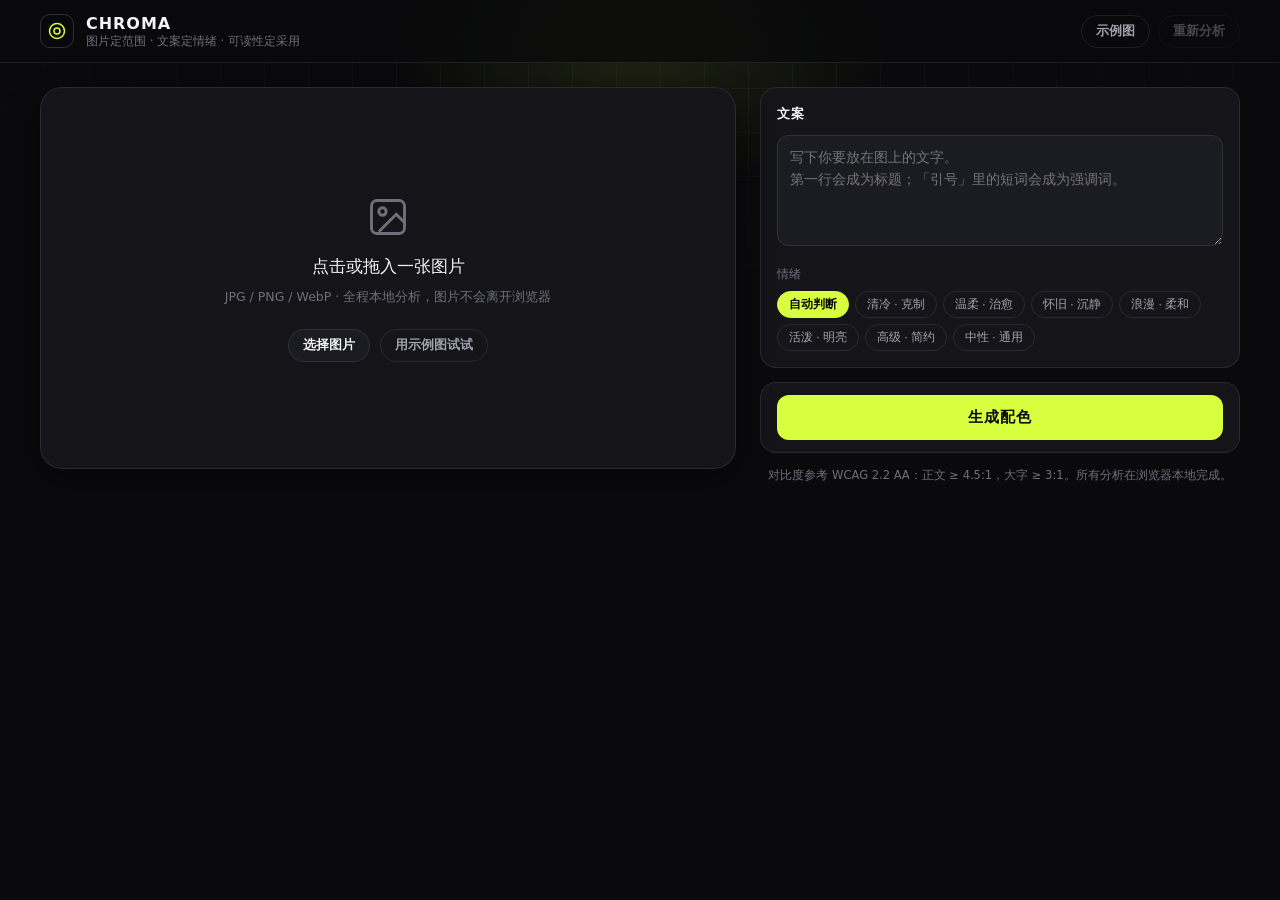
==== commit 1abc01d6: "feat: 文案情绪驱动配色 + 极简五区域流程与 E2E 测试 - 新增 mood-core.js：本地规则文案情绪分析（多情绪 + 中性兜底，非 AI） - color-core.js：class" ====
--- a/index.html
+++ b/index.html
@@ -3,8 +3,8 @@
 <head>
   <meta charset="utf-8" />
   <meta name="viewport" content="width=device-width, initial-scale=1, viewport-fit=cover" />
-  <title>Image Palette Studio · 基于背景图像的智能文字配色</title>
-  <meta name="description" content="上传一张背景图，自动分析画面色彩，生成可以直接叠在图上写字的成套文字配色方案，并实时预览真实排版效果。" />
+  <title>CHROMA · 基于图片与文案的智能文字配色</title>
+  <meta name="description" content="上传一张图片，输入一段文案：系统读取图片真实像素决定颜色范围，判断文案情绪决定方向，按 WCAG 对比度过滤，生成可直接用于图片排版的文字配色。" />
   <link rel="icon" href="data:image/svg+xml,%3Csvg xmlns='http://www.w3.org/2000/svg' viewBox='0 0 24 24' fill='none' stroke='%23d8ff3e' stroke-width='2'%3E%3Ccircle cx='12' cy='12' r='10'/%3E%3Ccircle cx='12' cy='12' r='4'/%3E%3C/svg%3E" />
   <link rel="stylesheet" href="styles.css" />
 </head>
@@ -12,319 +12,144 @@
   <div class="atmosphere" aria-hidden="true">
     <div class="atmosphere-grid"></div>
     <div class="atmosphere-glow"></div>
-    <div class="atmosphere-grain"></div>
   </div>
 
   <header class="topbar">
     <div class="brand">
       <span class="brand-mark" aria-hidden="true">
-        <svg viewBox="0 0 24 24" fill="none" stroke="currentColor" stroke-width="1.6" stroke-linecap="round" stroke-linejoin="round">
-          <circle cx="12" cy="12" r="10"/>
-          <circle cx="12" cy="12" r="4"/>
-          <line x1="12" y1="2" x2="12" y2="6"/>
-          <line x1="12" y1="18" x2="12" y2="22"/>
-          <line x1="2" y1="12" x2="6" y2="12"/>
-          <line x1="18" y1="12" x2="22" y2="12"/>
-        </svg>
+        <svg viewBox="0 0 24 24" fill="none" stroke="currentColor" stroke-width="2"><circle cx="12" cy="12" r="10"/><circle cx="12" cy="12" r="4"/></svg>
       </span>
-      <span class="brand-text">
-        <strong>Image Palette Studio</strong>
-        <em>基于背景图像的智能文字配色</em>
-      </span>
+      <div class="brand-text">
+        <strong>CHROMA</strong>
+        <span>图片定范围 · 文案定情绪 · 可读性定采用</span>
+      </div>
     </div>
     <div class="topbar-actions">
-      <span class="topbar-note"><span class="dot" aria-hidden="true"></span>本地分析 · 图片不上传服务器</span>
-      <button class="btn btn-ghost" id="sampleBtn" type="button">
-        <svg viewBox="0 0 24 24" fill="none" stroke="currentColor" stroke-width="1.7" stroke-linecap="round" stroke-linejoin="round"><path d="m18 14 4 4-4 4"/><path d="m18 2 4 4-4 4"/><path d="M2 18h1.97a4 4 0 0 0 3.3-1.7l5.46-8.6a4 4 0 0 1 3.3-1.7H22"/><path d="M2 6h1.97a4 4 0 0 1 3.6 2.2"/><path d="M22 18h-6.04a4 4 0 0 1-3.3-1.8l-.36-.45"/></svg>
-        示例图
-      </button>
-      <button class="btn btn-ghost" id="reanalyzeBtn" type="button" disabled>
-        <svg viewBox="0 0 24 24" fill="none" stroke="currentColor" stroke-width="1.7" stroke-linecap="round" stroke-linejoin="round"><path d="M3 12a9 9 0 0 1 15-6.7L21 8"/><path d="M21 3v5h-5"/><path d="M21 12a9 9 0 0 1-15 6.7L3 16"/><path d="M3 21v-5h5"/></svg>
-        重新分析
-      </button>
-      <button class="btn btn-primary" id="pickBtn" type="button">
-        <svg viewBox="0 0 24 24" fill="none" stroke="currentColor" stroke-width="1.7" stroke-linecap="round" stroke-linejoin="round"><rect x="3" y="3" width="18" height="18" rx="2"/><circle cx="9" cy="9" r="2"/><path d="m21 15-3.1-3.1a2 2 0 0 0-2.8 0L6 21"/></svg>
-        上传图片
-      </button>
+      <button class="btn btn-ghost" id="sampleBtn" type="button">示例图</button>
+      <button class="btn btn-ghost" id="reanalyzeBtn" type="button" disabled>重新分析</button>
     </div>
   </header>
 
-  <main class="workspace">
-    <!-- ============ 左：画布舞台 ============ -->
-    <section class="stage-col" aria-label="图片与文字预览">
-      <div class="stage" id="stage">
-        <!-- 空状态：上传区 -->
-        <div class="dropzone" id="dropzone">
-          <span class="dropzone-icon" aria-hidden="true">
-            <svg viewBox="0 0 24 24" fill="none" stroke="currentColor" stroke-width="1.5" stroke-linecap="round" stroke-linejoin="round">
-              <path d="M21 15v4a2 2 0 0 1-2 2H5a2 2 0 0 1-2-2v-4"/>
-              <polyline points="17 8 12 3 7 8"/>
-              <line x1="12" y1="3" x2="12" y2="15"/>
-            </svg>
-          </span>
-          <h1 class="dropzone-title">把背景图拖进来</h1>
-          <p class="dropzone-sub">支持 JPG / PNG / WebP · 也可直接 <kbd>⌘V</kbd> 粘贴剪贴板里的图片</p>
-          <div class="dropzone-actions">
-            <button class="btn btn-primary" id="dzPick" type="button">
-              <svg viewBox="0 0 24 24" fill="none" stroke="currentColor" stroke-width="1.7" stroke-linecap="round" stroke-linejoin="round"><rect x="3" y="3" width="18" height="18" rx="2"/><circle cx="9" cy="9" r="2"/><path d="m21 15-3.1-3.1a2 2 0 0 0-2.8 0L6 21"/></svg>
-              选择图片
-            </button>
-            <button class="btn btn-ghost" id="dzSample" type="button">
-              <svg viewBox="0 0 24 24" fill="none" stroke="currentColor" stroke-width="1.7" stroke-linecap="round" stroke-linejoin="round"><path d="m18 14 4 4-4 4"/><path d="m18 2 4 4-4 4"/><path d="M2 18h1.97a4 4 0 0 0 3.3-1.7l5.46-8.6a4 4 0 0 1 3.3-1.7H22"/><path d="M2 6h1.97a4 4 0 0 1 3.6 2.2"/><path d="M22 18h-6.04a4 4 0 0 1-3.3-1.8l-.36-.45"/></svg>
-              用示例图试试
-            </button>
+  <main class="layout">
+    <!-- 左列：上传区 + 实际预览区（同一块画布） -->
+    <section class="stage-col">
+      <div id="stage" class="stage">
+        <div id="dropzone" class="dropzone">
+          <svg class="dz-icon" viewBox="0 0 24 24" fill="none" stroke="currentColor" stroke-width="1.6" aria-hidden="true">
+            <rect x="3" y="3" width="18" height="18" rx="3"/><circle cx="9" cy="9" r="2"/><path d="M21 15l-4.5-4.5L7 20"/>
+          </svg>
+          <p class="dz-title">点击或拖入一张图片</p>
+          <p class="dz-sub">JPG / PNG / WebP · 全程本地分析，图片不会离开浏览器</p>
+          <div class="dz-actions">
+            <button id="dzPick" class="btn btn-soft" type="button">选择图片</button>
+            <button id="dzSample" class="btn btn-ghost" type="button">用示例图试试</button>
           </div>
-          <input type="file" id="fileInput" accept="image/jpeg,image/jpg,image/png,image/webp" hidden />
         </div>
-
-        <!-- 已载入：图片 + 文字排版层 -->
-        <div class="frame" id="frame" hidden>
-          <img id="previewImg" alt="已载入的背景图" />
-          <div class="text-layer" id="textLayer">
-            <div class="overlay" id="overlay" tabindex="0" role="button" aria-label="拖动可移动文字框，分析结果会随位置更新">
-              <span class="overlay-scrim" id="overlayScrim" hidden></span>
-              <div class="overlay-text" id="overlayText">
-                <span class="ov-line ov-title" id="ovTitle">在山与海之间</span>
-                <span class="ov-line ov-sub" id="ovSub">A JOURNEY BETWEEN MOUNTAINS AND SEA</span>
-                <span class="ov-line ov-body" id="ovBody">把文字放进画面里，检验它是否真的被读到。拖动文字框，对比度与推荐会随位置实时更新。</span>
-                <span class="ov-line ov-aux" id="ovAux">IMAGE PALETTE STUDIO · 2026</span>
-              </div>
+        <div id="frame" class="frame" hidden>
+          <img id="previewImg" alt="上传图片的预览" draggable="false" />
+          <div id="overlay" class="overlay" tabindex="0" role="group" aria-label="文字预览框，可拖动调整位置">
+            <div id="overlayScrim" class="ov-scrim" hidden></div>
+            <div id="overlayText" class="ov-inner">
+              <div id="ovAccent" class="ov-accent" hidden></div>
+              <h2 id="ovTitle" class="ov-title"></h2>
+              <p id="ovBody" class="ov-body"></p>
             </div>
           </div>
-          <div class="frame-hint" id="frameHint">
-            <svg viewBox="0 0 24 24" fill="none" stroke="currentColor" stroke-width="1.7" stroke-linecap="round" stroke-linejoin="round"><polyline points="5 9 2 12 5 15"/><polyline points="9 5 12 2 15 5"/><polyline points="15 19 12 22 9 19"/><polyline points="19 9 22 12 19 15"/><line x1="2" y1="12" x2="22" y2="12"/><line x1="12" y1="2" x2="12" y2="22"/></svg>
-            拖动文字框：推荐与对比度会随局部画面更新
+          <div id="frameHint" class="frame-hint">拖动文字框到你想放文字的位置，配色会按该区域重新计算</div>
+        </div>
+        <input id="fileInput" type="file" accept="image/jpeg,image/png,image/webp" hidden />
+      </div>
+      <div class="stage-foot">
+        <button id="replaceBtn" class="btn btn-ghost" type="button" hidden>更换图片</button>
+        <span id="imgMeta" class="meta"></span>
+      </div>
+      <!-- 可读性检查条：标题 / 正文 / 强调 三角色的真实对比度 -->
+      <div id="contrastStrip" class="contrast-strip" hidden></div>
+    </section>
+
+    <!-- 右列：文案 → 主按钮 → 结果 -->
+    <section class="panel-col">
+      <div class="panel">
+        <label class="p-label" for="copyInput">文案</label>
+        <textarea id="copyInput" rows="4" placeholder="写下你要放在图上的文字。&#10;第一行会成为标题；「引号」里的短词会成为强调词。"></textarea>
+        <div class="mood-row">
+          <span class="p-sub">情绪</span>
+          <div id="moodChips" class="chips" role="radiogroup" aria-label="文案情绪"></div>
+        </div>
+        <p id="moodRead" class="mood-read" hidden></p>
+      </div>
+
+      <div class="panel panel-action">
+        <button id="generateBtn" class="btn-primary" type="button">生成配色</button>
+        <p id="staleHint" class="stale-hint" hidden></p>
+      </div>
+
+      <div class="panel" id="resultPanel" hidden>
+        <div class="p-head">
+          <span class="p-label">配色方案</span>
+          <span id="bgTypeBadge" class="badge"></span>
+        </div>
+        <div id="bgSummary" class="bg-summary"></div>
+        <div id="schemeList" class="scheme-list"></div>
+      </div>
+
+      <!-- 高级区（折叠）：保留原有排版调整 / 原色驱动增强 / 导出能力 -->
+      <details class="adv" id="advPanel" hidden>
+        <summary>高级：排版 · 取色增强 · 导出</summary>
+        <div class="adv-body">
+          <div class="grid2">
+            <label class="f-row">字号<input id="sizeRange" type="range" min="18" max="88" value="40" /><output id="sizeVal">40</output></label>
+            <label class="f-row">文字框宽<input id="widthRange" type="range" min="24" max="92" value="62" /><output id="widthVal">62%</output></label>
+            <label class="f-row">行高<input id="lhRange" type="range" min="90" max="200" value="135" /><output id="lhVal">1.35</output></label>
+            <label class="f-row">字距<input id="lsRange" type="range" min="-5" max="30" value="2" /><output id="lsVal">0.02em</output></label>
+          </div>
+          <div class="grid2">
+            <label class="f-row">字重
+              <select id="weightSelect"><option value="400">常规</option><option value="600">半粗</option><option value="700" selected>粗体</option><option value="900">特粗</option></select>
+            </label>
+            <label class="f-row">对齐
+              <select id="alignSelect"><option value="left" selected>左对齐</option><option value="center">居中</option><option value="right">右对齐</option></select>
+            </label>
+          </div>
+          <div class="toggle-row">
+            <button id="strokeToggle" class="toggle" type="button" role="switch" aria-checked="true">描边</button>
+            <button id="shadowToggle" class="toggle" type="button" role="switch" aria-checked="true">阴影</button>
+            <button id="scrimToggle" class="toggle" type="button" role="switch" aria-checked="false">文字底衬</button>
+            <button id="resetBtn" class="btn btn-ghost" type="button">恢复默认排版</button>
+          </div>
+
+          <div class="adv-sep"></div>
+          <p class="p-sub">原色驱动增强（手动）</p>
+          <div class="src-row">
+            <span id="srcChip" class="chip-swatch"></span>
+            <div class="src-meta"><span id="srcHex" class="mono">—</span><span id="srcHsl" class="meta"></span></div>
+            <button id="srcPickBtn" class="btn btn-ghost" type="button">吸色</button>
+            <button id="resetSourceBtn" class="btn btn-ghost" type="button">用主色</button>
+          </div>
+          <div class="grid2">
+            <label class="f-row">明度 ΔL<input id="enhanceL" type="range" min="-30" max="30" value="0" /><output id="valL">0%</output></label>
+            <label class="f-row">色度 ΔC<input id="enhanceC" type="range" min="-30" max="30" value="0" /><output id="valC">0%</output></label>
+          </div>
+          <div id="variantRow" class="variant-row"></div>
+
+          <div class="adv-sep"></div>
+          <div class="export-row">
+            <button id="copyHexBtn" class="btn btn-soft" type="button" disabled>复制色值</button>
+            <button id="copyCssBtn" class="btn btn-soft" type="button" disabled>复制 CSS 变量</button>
+            <button id="pngBtn" class="btn btn-soft" type="button" disabled>色卡 PNG</button>
+            <button id="jsonBtn" class="btn btn-soft" type="button" disabled>分析 JSON</button>
           </div>
         </div>
-      </div>
+      </details>
 
-      <!-- 文案与排版控制 -->
-      <div class="controls" id="controls" hidden>
-        <div class="ctl-group ctl-texts">
-          <label class="field">
-            <span class="field-label">主标题</span>
-            <input type="text" id="titleInput" value="在山与海之间" />
-          </label>
-          <label class="field">
-            <span class="field-label">副标题</span>
-            <input type="text" id="subInput" value="A JOURNEY BETWEEN MOUNTAINS AND SEA" />
-          </label>
-          <label class="field field-wide">
-            <span class="field-label">正文</span>
-            <input type="text" id="bodyInput" value="把文字放进画面里，检验它是否真的被读到。拖动文字框，对比度与推荐会随位置实时更新。" />
-          </label>
-          <label class="field">
-            <span class="field-label">辅助小字</span>
-            <input type="text" id="auxInput" value="IMAGE PALETTE STUDIO · 2026" />
-          </label>
-        </div>
-
-        <div class="ctl-group ctl-style">
-          <label class="field">
-            <span class="field-label">字号 <b id="sizeVal">64</b></span>
-            <input type="range" id="sizeRange" min="24" max="140" value="64" />
-          </label>
-          <label class="field">
-            <span class="field-label">字重</span>
-            <select id="weightSelect">
-              <option value="300">细 300</option>
-              <option value="400">常规 400</option>
-              <option value="500">适中 500</option>
-              <option value="600" selected>半粗 600</option>
-              <option value="700">粗 700</option>
-            </select>
-          </label>
-          <label class="field">
-            <span class="field-label">行距 <b id="lhVal">1.35</b></span>
-            <input type="range" id="lhRange" min="10" max="22" value="135" />
-          </label>
-          <label class="field">
-            <span class="field-label">字距 <b id="lsVal">0.00em</b></span>
-            <input type="range" id="lsRange" min="-4" max="30" value="0" />
-          </label>
-          <label class="field">
-            <span class="field-label">对齐</span>
-            <select id="alignSelect">
-              <option value="left">左对齐</option>
-              <option value="center" selected>居中</option>
-              <option value="right">右对齐</option>
-            </select>
-          </label>
-          <label class="field">
-            <span class="field-label">框宽 <b id="widthVal">62%</b></span>
-            <input type="range" id="widthRange" min="30" max="96" value="62" />
-          </label>
-          <label class="field">
-            <span class="field-label">不透明度 <b id="opacityVal">100%</b></span>
-            <input type="range" id="opacityRange" min="30" max="100" value="100" />
-          </label>
-        </div>
-
-        <div class="ctl-group ctl-toggles">
-          <div class="field field-toggle">
-            <span class="field-label">描边</span>
-            <button class="switch" id="strokeToggle" type="button" role="switch" aria-checked="true">
-              <span class="switch-track"><span class="switch-thumb"></span></span>
-            </button>
-          </div>
-          <div class="field field-toggle">
-            <span class="field-label">阴影</span>
-            <button class="switch" id="shadowToggle" type="button" role="switch" aria-checked="true">
-              <span class="switch-track"><span class="switch-thumb"></span></span>
-            </button>
-          </div>
-          <div class="field field-toggle">
-            <span class="field-label">底衬</span>
-            <button class="switch" id="scrimToggle" type="button" role="switch" aria-checked="false">
-              <span class="switch-track"><span class="switch-thumb"></span></span>
-            </button>
-          </div>
-          <label class="field field-colorsel">
-            <span class="field-label">预览文字颜色</span>
-            <select id="colorSel"><option value="-1">跟随方案角色</option></select>
-          </label>
-          <button class="btn btn-soft" id="resetBtn" type="button">
-            <svg viewBox="0 0 24 24" fill="none" stroke="currentColor" stroke-width="1.7" stroke-linecap="round" stroke-linejoin="round"><path d="M3 12a9 9 0 0 1 15-6.7L21 8"/><path d="M21 3v5h-5"/><path d="M21 12a9 9 0 0 1-15 6.7L3 16"/><path d="M3 21v-5h5"/></svg>
-            恢复默认排版
-          </button>
-        </div>
-      </div>
+      <p class="foot-note">对比度参考 WCAG 2.2 AA：正文 ≥ 4.5:1，大字 ≥ 3:1。所有分析在浏览器本地完成。</p>
     </section>
-
-    <!-- ============ 右：分析 / 方案面板 ============ -->
-    <aside class="panel-col" aria-label="分析与配色方案">
-      <!-- 可读性读数 -->
-      <div class="panel-block readout" id="readout">
-        <div class="readout-main">
-          <span class="readout-label">当前文字 · 区域对比度</span>
-          <span class="readout-ratio" id="ratioVal">—</span>
-          <span class="badge" id="ratioBadge">待载入图片</span>
-        </div>
-        <div class="readout-worst">
-          <span>最不利处（明暗两端）</span>
-          <b class="mono" id="worstVal">—</b>
-        </div>
-        <div class="readout-pair">
-          <div class="chip">
-            <span class="chip-swatch" id="fgSwatch"></span>
-            <span class="chip-meta"><em>文字色</em><b id="fgHex">—</b></span>
-          </div>
-          <div class="chip">
-            <span class="chip-swatch" id="bgSwatch"></span>
-            <span class="chip-meta"><em>区域平均</em><b id="bgHex">—</b></span>
-          </div>
-          <div class="chip">
-            <span class="chip-swatch" id="extBrightSwatch"></span>
-            <span class="chip-meta"><em>最亮 10%</em><b id="extBrightHex">—</b></span>
-          </div>
-          <div class="chip">
-            <span class="chip-swatch" id="extDarkSwatch"></span>
-            <span class="chip-meta"><em>最暗 10%</em><b id="extDarkHex">—</b></span>
-          </div>
-        </div>
-        <p class="region-note" id="regionNote" hidden></p>
-      </div>
-
-      <!-- 背景分析 -->
-      <div class="panel-block">
-        <div class="panel-head"><h2>背景分析</h2><span class="panel-count" id="analysisSize">—</span></div>
-        <div class="dom-colors" id="domColors"></div>
-        <div class="dom-detail mono" id="domDetail"></div>
-        <div class="lum-bar" id="lumBar" aria-hidden="true">
-          <span class="seg seg-hi"></span><span class="seg seg-mid"></span><span class="seg seg-sh"></span>
-        </div>
-        <div class="lum-legend">
-          <span>高光 <b id="hiPct">—</b></span><span>中间调 <b id="midPct">—</b></span><span>阴影 <b id="shPct">—</b></span>
-        </div>
-        <div class="mini-stats">
-          <div class="mini-stat"><em>冷暖</em><b id="warmTag">—</b></div>
-          <div class="mini-stat"><em>画面复杂度</em><b id="complexTag">—</b></div>
-          <div class="mini-stat"><em>整体明度</em><b id="lumTag">—</b></div>
-        </div>
-      </div>
-
-      <!-- 原色驱动调整器 -->
-      <div class="panel-block">
-        <div class="panel-head">
-          <h2>原色驱动调整器</h2>
-          <span class="panel-note">保留色相 · 增强亮度与色度</span>
-        </div>
-
-        <div class="src-color" id="srcColorBlock">
-          <span class="src-chip" id="srcChip"></span>
-          <div class="src-meta">
-            <strong id="srcHex">—</strong>
-            <span class="src-hsl mono" id="srcHsl">—</span>
-          </div>
-          <button class="btn btn-soft src-pick" id="srcPickBtn" type="button" title="从图片重新吸取颜色">
-            <svg viewBox="0 0 24 24" fill="none" stroke="currentColor" stroke-width="1.7" stroke-linecap="round" stroke-linejoin="round"><path d="M12 2.69l5.66 5.66a8 8 0 1 1-11.31 0z"/></svg>
-            从图片吸色
-          </button>
-        </div>
-
-        <div class="enhance-grid">
-          <div class="enhance-field">
-            <span class="enhance-label">明度 L <em id="valL">0%</em></span>
-            <input type="range" id="enhanceL" min="-30" max="30" value="0" />
-          </div>
-          <div class="enhance-field">
-            <span class="enhance-label">色度 C <em id="valC">0%</em></span>
-            <input type="range" id="enhanceC" min="-30" max="30" value="0" />
-          </div>
-        </div>
-
-        <div class="variant-row" id="variantRow"></div>
-        <button class="btn btn-soft reset-source" id="resetSourceBtn" type="button">恢复原始色</button>
-      </div>
-
-      <!-- 三套方案 -->
-      <div class="panel-block">
-        <div class="panel-head">
-          <h2>文字配色方案</h2>
-          <span class="panel-count" id="schemeCount">—</span>
-        </div>
-        <div class="scheme-tabs" id="schemeTabs" role="tablist">
-          <button class="stab is-active" data-s="0" type="button"><b>① 背景协调色</b><span>与画面同一气质</span></button>
-          <button class="stab" data-s="1" type="button"><b>② 高对比文字色</b><span>标题到正文成套</span></button>
-          <button class="stab" data-s="2" type="button"><b>③ 氛围艺术色</b><span>海报 · 封面</span></button>
-        </div>
-        <p class="scheme-desc" id="schemeDesc"></p>
-        <div class="scheme-colors" id="schemeColors">
-          <div class="palette-empty">
-            <span class="palette-empty-mark" aria-hidden="true"></span>
-            <p>载入图片后，这里会给出三套可直接用于排版的文字配色。</p>
-          </div>
-        </div>
-      </div>
-
-      <!-- 导出 -->
-      <div class="panel-block">
-        <div class="panel-head"><h2>导出当前方案</h2></div>
-        <div class="export-grid">
-          <button class="btn btn-soft" id="copyHexBtn" type="button" disabled>
-            <svg viewBox="0 0 24 24" fill="none" stroke="currentColor" stroke-width="1.7" stroke-linecap="round" stroke-linejoin="round"><rect width="14" height="14" x="8" y="8" rx="2"/><path d="M4 16c-1.1 0-2-.9-2-2V4c0-1.1.9-2 2-2h10c1.1 0 2 .9 2 2"/></svg>
-            复制全部 HEX
-          </button>
-          <button class="btn btn-soft" id="copyCssBtn" type="button" disabled>
-            <svg viewBox="0 0 24 24" fill="none" stroke="currentColor" stroke-width="1.7" stroke-linecap="round" stroke-linejoin="round"><polyline points="4 7 4 4 20 4 20 7"/><line x1="9" y1="20" x2="15" y2="20"/><line x1="12" y1="4" x2="12" y2="20"/></svg>
-            复制 CSS 变量
-          </button>
-          <button class="btn btn-soft" id="pngBtn" type="button" disabled>
-            <svg viewBox="0 0 24 24" fill="none" stroke="currentColor" stroke-width="1.7" stroke-linecap="round" stroke-linejoin="round"><path d="M21 15v4a2 2 0 0 1-2 2H5a2 2 0 0 1-2-2v-4"/><polyline points="7 10 12 15 17 10"/><line x1="12" y1="15" x2="12" y2="3"/></svg>
-            下载色卡 PNG
-          </button>
-          <button class="btn btn-soft" id="jsonBtn" type="button" disabled>
-            <svg viewBox="0 0 24 24" fill="none" stroke="currentColor" stroke-width="1.7" stroke-linecap="round" stroke-linejoin="round"><path d="M21 15v4a2 2 0 0 1-2 2H5a2 2 0 0 1-2-2v-4"/><polyline points="7 10 12 15 17 10"/><line x1="12" y1="15" x2="12" y2="3"/></svg>
-            下载分析 JSON
-          </button>
-        </div>
-      </div>
-    </aside>
   </main>
 
-  <div class="toast" id="toast" role="status" aria-live="polite"></div>
+  <div id="toast" class="toast" role="status" aria-live="polite"></div>
 
   <script src="color-core.js"></script>
+  <script src="mood-core.js"></script>
   <script src="app.js"></script>
 </body>
 </html>
--- a/styles.css
+++ b/styles.css
@@ -1,720 +1,341 @@
 /* =========================================================
-   Image Palette Studio · 基于背景图像的智能文字配色
-   风格：tech-dark / 仪器感（darkroom instrument）
+   CHROMA · 极简样式
+   沿用原设计令牌体系；只保留五区域所需样式。
    ========================================================= */
-
 :root {
-  /* —— 色板令牌 —— */
-  --bg:          #0a0a0c;
-  --bg-2:        #0e0e12;
-  --surface:     #141419;
-  --surface-2:   #1a1a21;
-  --surface-3:   #22222b;
-  --line:        rgba(255, 255, 255, 0.08);
-  --line-2:      rgba(255, 255, 255, 0.15);
-
-  --text:        #f4f4f6;
-  --text-2:      #a3a3af;
-  --text-3:      #6a6a78;
-
-  --accent:      #d8ff3e;
-  --accent-ink:  #0a0a0c;
-  --accent-dim:  rgba(216, 255, 62, 0.14);
-
-  --ok:          #5ee08a;
-  --head:        #7db4ff;
-  --warn:        #f7c948;
-  --art:         #c9a7e0;
-  --bad:         #ff6b6b;
-
-  /* —— 字体 —— */
-  --font-display: "Avenir Next", "Futura", "Helvetica Neue", "PingFang SC", "Hiragino Sans GB", system-ui, sans-serif;
-  --font-body:    system-ui, -apple-system, "PingFang SC", "Hiragino Sans GB", "Microsoft YaHei", sans-serif;
-  --font-mono:    "SF Mono", "JetBrains Mono", "Menlo", "Consolas", ui-monospace, monospace;
-
-  /* —— 尺寸 —— */
-  --r-sm: 8px;
-  --r-md: 12px;
-  --r-lg: 18px;
-  --r-xl: 24px;
-  --r-pill: 999px;
-
-  --shadow-sm: 0 1px 2px rgba(0, 0, 0, 0.5);
-  --shadow-md: 0 8px 24px -12px rgba(0, 0, 0, 0.7);
-  --shadow-lg: 0 24px 60px -24px rgba(0, 0, 0, 0.85);
-
-  --panel-w: 420px;
+  --bg: #0a0a0c;
+  --surface: #141419;
+  --surface-2: #1b1b22;
+  --line: rgba(255, 255, 255, 0.09);
+  --line-strong: rgba(255, 255, 255, 0.16);
+  --text: #f4f4f6;
+  --text-2: #a3a3af;
+  --text-3: #6f6f7c;
+  --accent: #d8ff3e;
+  --accent-ink: #0a0a0c;
+  --ok: #7ee08a;
+  --warn: #ffcf5c;
+  --bad: #ff7a7a;
+  --r-sm: 8px; --r-md: 12px; --r-lg: 16px; --r-xl: 22px;
+  --font-display: "SF Pro Display", system-ui, -apple-system, "PingFang SC", "Microsoft YaHei", sans-serif;
+  --font-body: system-ui, -apple-system, "PingFang SC", "Microsoft YaHei", sans-serif;
+  --font-mono: ui-monospace, "SF Mono", Menlo, Consolas, monospace;
+  --shadow-1: 0 1px 2px rgba(0, 0, 0, 0.35);
+  --shadow-2: 0 10px 32px rgba(0, 0, 0, 0.45);
 }
 
 * { box-sizing: border-box; }
-[hidden] { display: none !important; }
-
-html, body { height: 100%; }
-
+html, body { margin: 0; padding: 0; }
 body {
-  margin: 0;
-  min-height: 100%;
   background: var(--bg);
   color: var(--text);
   font-family: var(--font-body);
   font-size: 14px;
-  line-height: 1.5;
+  line-height: 1.55;
+  min-height: 100vh;
   -webkit-font-smoothing: antialiased;
-  text-rendering: optimizeLegibility;
-  overflow-x: hidden;
-}
-
+}
 .mono { font-family: var(--font-mono); }
-
-/* ============ 背景氛围 ============ */
-.atmosphere { position: fixed; inset: 0; z-index: 0; pointer-events: none; }
+.meta { color: var(--text-3); font-size: 12px; }
+
+/* ---------- 氛围层（轻量） ---------- */
+.atmosphere { position: fixed; inset: 0; pointer-events: none; z-index: 0; }
 .atmosphere-grid {
-  position: absolute; inset: 0;
-  background-image:
-    linear-gradient(rgba(255, 255, 255, 0.022) 1px, transparent 1px),
-    linear-gradient(90deg, rgba(255, 255, 255, 0.022) 1px, transparent 1px);
-  background-size: 46px 46px;
-  mask-image: radial-gradient(120% 90% at 50% 0%, #000 30%, transparent 78%);
+  position: absolute; inset: 0; opacity: 0.5;
+  background-image: linear-gradient(var(--line) 1px, transparent 1px), linear-gradient(90deg, var(--line) 1px, transparent 1px);
+  background-size: 44px 44px;
+  mask-image: radial-gradient(ellipse 90% 60% at 50% 0%, black 0%, transparent 70%);
+  -webkit-mask-image: radial-gradient(ellipse 90% 60% at 50% 0%, black 0%, transparent 70%);
 }
 .atmosphere-glow {
-  position: absolute; inset: -20% -10% auto -10%; height: 70%;
-  background:
-    radial-gradient(46% 60% at 22% 12%, rgba(216, 255, 62, 0.10), transparent 60%),
-    radial-gradient(52% 64% at 82% 6%, rgba(94, 142, 255, 0.10), transparent 62%),
-    radial-gradient(40% 52% at 55% 30%, rgba(255, 107, 107, 0.06), transparent 60%);
-  filter: blur(6px);
-}
-.atmosphere-grain {
-  position: absolute; inset: 0; opacity: 0.5; mix-blend-mode: overlay;
-  background-image: url("data:image/svg+xml,%3Csvg xmlns='http://www.w3.org/2000/svg' width='140' height='140'%3E%3Cfilter id='n'%3E%3CfeTurbulence type='fractalNoise' baseFrequency='0.9' numOctaves='2'/%3E%3C/filter%3E%3Crect width='100%25' height='100%25' filter='url(%23n)' opacity='0.35'/%3E%3C/svg%3E");
-}
-
-/* ============ 顶栏 ============ */
+  position: absolute; left: 50%; top: -160px; width: 720px; height: 420px; transform: translateX(-50%);
+  background: radial-gradient(closest-side, rgba(216, 255, 62, 0.10), transparent 70%);
+}
+
+/* ---------- 顶栏 ---------- */
 .topbar {
-  position: relative; z-index: 2;
-  display: flex; align-items: center; justify-content: space-between;
-  gap: 16px; flex-wrap: wrap;
-  padding: 18px clamp(16px, 3vw, 34px);
-  padding-top: calc(18px + env(safe-area-inset-top));
-  animation: rise 0.6s cubic-bezier(0.22, 1, 0.36, 1) both;
+  position: sticky; top: 0; z-index: 20;
+  display: flex; align-items: center; justify-content: space-between; gap: 16px;
+  padding: 14px clamp(16px, 4vw, 40px);
+  background: rgba(10, 10, 12, 0.82);
+  backdrop-filter: blur(12px);
+  border-bottom: 1px solid var(--line);
 }
 .brand { display: flex; align-items: center; gap: 12px; }
 .brand-mark {
-  display: grid; place-items: center;
-  width: 40px; height: 40px; border-radius: var(--r-md);
-  background: linear-gradient(150deg, var(--surface-3), var(--surface));
-  border: 1px solid var(--line-2);
-  color: var(--accent);
-  box-shadow: inset 0 1px 0 rgba(255, 255, 255, 0.06);
-}
-.brand-mark svg { width: 22px; height: 22px; }
-.brand-text { display: flex; flex-direction: column; line-height: 1.15; }
-.brand-text strong {
-  font-family: var(--font-display);
-  font-size: 17px; letter-spacing: 0.06em; font-weight: 700;
-}
-.brand-text em { font-style: normal; font-size: 11px; color: var(--text-3); letter-spacing: 0.04em; }
-
-.topbar-actions { display: flex; align-items: center; gap: 10px; flex-wrap: wrap; }
-.topbar-note {
-  display: inline-flex; align-items: center; gap: 8px;
-  font-size: 12px; color: var(--text-2);
-  padding: 7px 14px; border-radius: var(--r-pill);
-  background: var(--surface); border: 1px solid var(--line);
-}
-.topbar-note .dot {
-  width: 7px; height: 7px; border-radius: 50%;
-  background: var(--accent); box-shadow: 0 0 12px var(--accent);
-}
-
-/* ============ 主工作区 ============ */
-.workspace {
+  display: grid; place-items: center; width: 34px; height: 34px;
+  border: 1px solid var(--line-strong); border-radius: 10px; color: var(--accent);
+}
+.brand-mark svg { width: 18px; height: 18px; }
+.brand-text { display: flex; flex-direction: column; line-height: 1.25; }
+.brand-text strong { font-family: var(--font-display); font-size: 16px; letter-spacing: 0.06em; }
+.brand-text span { color: var(--text-3); font-size: 11.5px; }
+.topbar-actions { display: flex; gap: 8px; }
+
+/* ---------- 布局 ---------- */
+.layout {
   position: relative; z-index: 1;
-  display: grid;
-  grid-template-columns: minmax(0, 1fr) var(--panel-w);
-  gap: clamp(16px, 2vw, 26px);
-  padding: 0 clamp(16px, 3vw, 34px) clamp(20px, 3vw, 34px);
+  display: grid; grid-template-columns: minmax(0, 1.45fr) minmax(340px, 1fr);
+  gap: 24px;
+  padding: 24px clamp(16px, 4vw, 40px) 48px;
+  max-width: 1440px; margin: 0 auto;
   align-items: start;
-  max-width: 1680px; margin: 0 auto;
-}
-
-/* ============ 舞台 ============ */
-.stage-col { min-width: 0; display: flex; flex-direction: column; gap: 14px; }
-
+}
+@media (max-width: 960px) {
+  .layout { grid-template-columns: 1fr; }
+}
+
+/* ---------- 左列：舞台（上传 + 预览） ---------- */
+.stage-col { display: flex; flex-direction: column; gap: 10px; min-width: 0; }
 .stage {
-  position: relative;
-  min-height: 380px;
-  display: flex; align-items: center; justify-content: center;
-  padding: clamp(10px, 1.6vw, 18px);
-  border-radius: var(--r-xl);
-  background:
-    radial-gradient(120% 120% at 50% 0%, rgba(255, 255, 255, 0.035), transparent 60%),
-    var(--surface);
-  border: 1px solid var(--line);
-  box-shadow: var(--shadow-lg), inset 0 1px 0 rgba(255, 255, 255, 0.04);
+  position: relative; width: 100%;
+  border: 1px solid var(--line); border-radius: var(--r-xl);
+  background: var(--surface);
   overflow: hidden;
-  animation: rise 0.7s cubic-bezier(0.22, 1, 0.36, 1) 0.05s both;
-}
-
-/* —— 空状态 —— */
+  min-height: 320px;
+  box-shadow: var(--shadow-2);
+}
 .dropzone {
-  position: absolute; inset: 16px;
-  display: flex; flex-direction: column; align-items: center; justify-content: center;
-  gap: 10px; text-align: center;
-  border: 1.5px dashed var(--line-2);
-  border-radius: var(--r-lg);
-  transition: border-color 0.25s, background 0.25s;
-}
-.dropzone.is-over { border-color: var(--accent); background: var(--accent-dim); }
-.dropzone-icon {
-  display: grid; place-items: center;
-  width: 62px; height: 62px; margin-bottom: 6px;
-  border-radius: var(--r-lg);
-  background: var(--surface-2); border: 1px solid var(--line-2);
-  color: var(--accent);
-}
-.dropzone-icon svg { width: 28px; height: 28px; }
-.dropzone-title { font-family: var(--font-display); font-size: 22px; margin: 0; font-weight: 600; letter-spacing: 0.01em; }
-.dropzone-sub { margin: 0; color: var(--text-2); font-size: 13px; }
-.dropzone-sub kbd {
-  font-family: var(--font-mono); font-size: 11px;
-  padding: 1px 6px; border-radius: 5px;
-  background: var(--surface-3); border: 1px solid var(--line-2); color: var(--text);
-}
-.dropzone-actions { display: flex; gap: 10px; margin-top: 12px; flex-wrap: wrap; justify-content: center; }
-
-/* —— 图片画框 —— */
-.frame {
-  position: relative;
-  display: inline-block; line-height: 0;
-  max-width: 100%; min-width: 0;
-  border-radius: var(--r-md);
-  overflow: hidden;
-  box-shadow: var(--shadow-lg);
-}
-.frame > img {
-  display: block;
-  max-width: 100%;
-  max-height: min(66vh, 680px);
-  width: auto; height: auto;
-  border-radius: var(--r-md);
-  user-select: none; -webkit-user-drag: none;
-}
-.text-layer { position: absolute; inset: 0; pointer-events: none; }
-
+  display: flex; flex-direction: column; align-items: center; justify-content: center; gap: 8px;
+  min-height: 380px; text-align: center; padding: 32px; cursor: pointer;
+  transition: border-color 0.15s, background 0.15s;
+}
+.dropzone.is-over { background: rgba(216, 255, 62, 0.05); }
+.dz-icon { width: 44px; height: 44px; color: var(--text-3); }
+.dz-title { margin: 6px 0 0; font-family: var(--font-display); font-size: 17px; }
+.dz-sub { margin: 0 0 14px; color: var(--text-3); font-size: 12.5px; }
+.dz-actions { display: flex; gap: 10px; flex-wrap: wrap; justify-content: center; }
+
+.frame { position: relative; line-height: 0; }
+.frame.is-picking { cursor: crosshair; }
+#previewImg { width: 100%; height: auto; display: block; user-select: none; }
+
+/* 文字预览框 */
 .overlay {
-  position: absolute; left: 50%; top: 50%;
-  transform: translate(-50%, -50%);
-  max-width: 96%;
-  padding: 10px 14px;
-  pointer-events: auto;
-  cursor: grab;
-  border-radius: var(--r-md);
-  outline: none;
+  position: absolute; transform: translate(-50%, -50%);
+  width: 62%; cursor: grab; outline: none;
+  line-height: 1.35;
   touch-action: none;
-  isolation: isolate;
 }
 .overlay:active { cursor: grabbing; }
-.overlay:focus-visible { box-shadow: 0 0 0 2px var(--accent); }
-.overlay-scrim {
-  position: absolute; inset: -8px -12px;
-  border-radius: inherit;
-  background: rgba(0, 0, 0, 0.45);
-  -webkit-backdrop-filter: blur(6px);
-  backdrop-filter: blur(6px);
-  z-index: -1;
-}
-.overlay-text { display: block; }
-.ov-line {
-  display: block;
-  font-family: var(--font-display);
-  white-space: pre-line;
-}
-.ov-title { font-size: 64px; line-height: 1.15; }
-.ov-sub {
-  font-size: 26px; letter-spacing: 0.18em; text-transform: uppercase;
-  margin-top: 4px;
-}
-.ov-body { margin-top: 12px; max-width: 100%; }
-.ov-aux {
-  font-size: 14px; letter-spacing: 0.24em; text-transform: uppercase;
-  margin-top: 12px; opacity: 0.92;
-}
-
+.overlay:focus-visible { box-shadow: 0 0 0 2px rgba(216, 255, 62, 0.7); border-radius: 10px; }
+.ov-inner { position: relative; z-index: 1; display: flex; flex-direction: column; gap: 0.4em; }
+.ov-accent {
+  font-size: 0.42em; font-weight: 700; letter-spacing: 0.18em;
+  display: inline-flex; align-items: center; gap: 0.5em; width: fit-content;
+}
+.ov-accent::before { content: ""; width: 1.6em; height: 2px; background: currentColor; border-radius: 2px; }
+.ov-title { margin: 0; font-family: var(--font-display); font-size: 1em; line-height: 1.15; }
+.ov-body { margin: 0; font-size: 0.44em; line-height: inherit; white-space: pre-line; }
+.ov-scrim {
+  position: absolute; inset: -0.9em -1.1em; z-index: 0;
+  border-radius: 12px; backdrop-filter: blur(2px);
+}
 .frame-hint {
-  position: absolute; left: 50%; bottom: 12px; transform: translateX(-50%);
-  display: inline-flex; align-items: center; gap: 7px;
-  padding: 7px 14px; border-radius: var(--r-pill);
-  font-size: 12px; color: var(--text);
-  background: rgba(10, 10, 12, 0.66);
-  -webkit-backdrop-filter: blur(10px); backdrop-filter: blur(10px);
-  border: 1px solid var(--line-2);
-  pointer-events: none;
-  transition: opacity 0.4s;
-  white-space: nowrap;
-}
-.frame-hint svg { width: 15px; height: 15px; color: var(--accent); }
+  position: absolute; left: 50%; bottom: 14px; transform: translateX(-50%);
+  z-index: 3; padding: 6px 12px; border-radius: 999px;
+  background: rgba(10, 10, 12, 0.72); color: var(--text-2);
+  font-size: 12px; border: 1px solid var(--line);
+  pointer-events: none; white-space: nowrap;
+  transition: opacity 0.3s;
+}
 .frame-hint.is-hidden { opacity: 0; }
 
-/* ============ 控制区 ============ */
-.controls {
-  display: flex; flex-direction: column; gap: 14px;
-  padding: 14px 16px;
-  border-radius: var(--r-lg);
+.stage-foot { display: flex; align-items: center; gap: 12px; }
+
+/* 可读性检查条 */
+.contrast-strip {
+  display: grid; grid-template-columns: repeat(3, 1fr); gap: 8px;
+}
+@media (max-width: 640px) { .contrast-strip { grid-template-columns: 1fr; } }
+.cbox {
+  display: flex; align-items: center; gap: 10px;
+  padding: 9px 12px; border: 1px solid var(--line); border-radius: var(--r-md);
   background: var(--surface);
-  border: 1px solid var(--line);
-  animation: rise 0.6s cubic-bezier(0.22, 1, 0.36, 1) 0.1s both;
-}
-.ctl-group { display: flex; gap: 12px; flex-wrap: wrap; align-items: flex-end; }
-.ctl-texts { display: grid; grid-template-columns: 1fr 1fr; gap: 10px 12px; }
-.ctl-texts .field-wide { grid-column: 1 / -1; }
-.ctl-style > .field { flex: 1 1 118px; min-width: 104px; }
-.ctl-toggles { align-items: center; }
-
-/* ============ 表单元素 ============ */
-.field { display: flex; flex-direction: column; gap: 7px; min-width: 0; }
-.field-label {
-  font-size: 11px; letter-spacing: 0.06em; text-transform: uppercase;
-  color: var(--text-3);
-}
-.field-label b { color: var(--accent); font-family: var(--font-mono); font-weight: 600; }
-
-input[type="text"], select {
-  width: 100%;
-  padding: 9px 12px;
-  border-radius: var(--r-sm);
-  background: var(--bg-2);
-  border: 1px solid var(--line);
-  color: var(--text);
-  font-family: var(--font-body); font-size: 13.5px;
-  transition: border-color 0.18s, box-shadow 0.18s;
-}
-select { cursor: pointer; }
-input[type="text"]:focus, select:focus {
-  outline: none;
-  border-color: var(--accent);
-  box-shadow: 0 0 0 3px var(--accent-dim);
-}
-
-input[type="range"] {
-  -webkit-appearance: none; appearance: none;
-  width: 100%; min-width: 120px; height: 22px; background: transparent; cursor: pointer;
-}
-input[type="range"]::-webkit-slider-runnable-track {
-  height: 4px; border-radius: 2px;
-  background: linear-gradient(90deg, var(--accent) var(--fill, 40%), var(--surface-3) var(--fill, 40%));
-}
-input[type="range"]::-webkit-slider-thumb {
-  -webkit-appearance: none; appearance: none;
-  width: 16px; height: 16px; margin-top: -6px; border-radius: 50%;
-  background: var(--text); border: 3px solid var(--bg);
-  box-shadow: 0 0 0 1px var(--line-2);
-}
-input[type="range"]:disabled { opacity: 0.4; cursor: not-allowed; }
-input[type="range"]:focus-visible::-webkit-slider-thumb { box-shadow: 0 0 0 3px var(--accent-dim); }
-
-/* ============ 开关 ============ */
-.switch {
-  display: inline-flex; align-items: center; gap: 10px;
-  padding: 4px; border: none; background: transparent;
-  color: var(--text-2); font-family: var(--font-body); font-size: 13px;
-  cursor: pointer; border-radius: var(--r-pill);
-}
-.switch:disabled { opacity: 0.45; cursor: not-allowed; }
-.switch-track {
-  position: relative; width: 40px; height: 22px; border-radius: var(--r-pill);
-  background: var(--surface-3); border: 1px solid var(--line-2);
-  transition: background 0.22s, border-color 0.22s;
-}
-.switch-thumb {
-  position: absolute; top: 2px; left: 2px;
-  width: 16px; height: 16px; border-radius: 50%;
-  background: var(--text-2);
-  transition: transform 0.22s cubic-bezier(0.22, 1, 0.36, 1), background 0.22s;
-}
-.switch[aria-checked="true"] .switch-track { background: var(--accent); border-color: var(--accent); }
-.switch[aria-checked="true"] .switch-thumb { transform: translateX(18px); background: var(--accent-ink); }
-.switch:focus-visible { outline: 2px solid var(--accent); outline-offset: 2px; }
-.field-toggle { flex-direction: row; align-items: center; gap: 10px; }
-.field-colorsel { flex: 1 1 200px; }
-
-/* ============ 按钮 ============ */
+}
+.cbox .sw { width: 26px; height: 26px; border-radius: 7px; flex: none; box-shadow: inset 0 0 0 1px rgba(255,255,255,0.12); }
+.cbox .role { font-size: 11.5px; color: var(--text-3); }
+.cbox .hexv { font-family: var(--font-mono); font-size: 12.5px; }
+.cbox .ratio { margin-left: auto; font-family: var(--font-mono); font-size: 12px; }
+.cbox.is-ok .ratio { color: var(--ok); }
+.cbox.is-warn .ratio { color: var(--warn); }
+.cbox.is-bad .ratio { color: var(--bad); }
+
+/* ---------- 右列 ---------- */
+.panel-col { display: flex; flex-direction: column; gap: 14px; min-width: 0; }
+.panel {
+  background: var(--surface); border: 1px solid var(--line); border-radius: var(--r-lg);
+  padding: 16px;
+}
+.p-label { font-family: var(--font-display); font-size: 13px; font-weight: 700; letter-spacing: 0.04em; display: block; margin-bottom: 10px; }
+.p-sub { color: var(--text-3); font-size: 12px; }
+.p-head { display: flex; align-items: center; justify-content: space-between; margin-bottom: 10px; }
+.p-head .p-label { margin-bottom: 0; }
+
+#copyInput {
+  width: 100%; resize: vertical; min-height: 92px;
+  background: var(--surface-2); color: var(--text);
+  border: 1px solid var(--line); border-radius: var(--r-md);
+  padding: 10px 12px; font: inherit; line-height: 1.6;
+}
+#copyInput:focus { outline: none; border-color: var(--line-strong); }
+
+.mood-row { display: flex; flex-direction: column; gap: 8px; margin-top: 12px; }
+.chips { display: flex; flex-wrap: wrap; gap: 6px; }
+.chip {
+  appearance: none; cursor: pointer;
+  border: 1px solid var(--line); border-radius: 999px;
+  background: transparent; color: var(--text-2);
+  font-size: 12px; padding: 4px 11px;
+  transition: color 0.15s, border-color 0.15s, background 0.15s;
+}
+.chip:hover { color: var(--text); border-color: var(--line-strong); }
+.chip.is-on { background: var(--accent); color: var(--accent-ink); border-color: var(--accent); font-weight: 600; }
+.mood-read { margin: 10px 0 0; color: var(--text-2); font-size: 12.5px; border-left: 2px solid var(--accent); padding-left: 10px; }
+
+.panel-action { padding: 12px 16px; }
+.stale-hint { margin: 8px 0 0; color: var(--warn); font-size: 12.5px; }
+
+/* 主按钮（唯一主操作） */
+.btn-primary {
+  width: 100%; appearance: none; cursor: pointer;
+  border: none; border-radius: var(--r-md);
+  background: var(--accent); color: var(--accent-ink);
+  font: 700 15px var(--font-display); letter-spacing: 0.08em;
+  padding: 13px 0; transition: transform 0.12s, filter 0.15s;
+}
+.btn-primary:hover { filter: brightness(1.06); }
+.btn-primary:active { transform: scale(0.985); }
+.btn-primary:disabled { opacity: 0.45; cursor: not-allowed; }
+
+/* 通用按钮 */
 .btn {
-  display: inline-flex; align-items: center; justify-content: center; gap: 8px;
-  padding: 10px 16px;
-  border-radius: var(--r-sm);
-  border: 1px solid transparent;
-  font-family: var(--font-body); font-size: 13px; font-weight: 500;
-  cursor: pointer;
-  transition: transform 0.14s, background 0.2s, border-color 0.2s, color 0.2s, opacity 0.2s;
-  white-space: nowrap;
-}
-.btn svg { width: 16px; height: 16px; }
-.btn:active { transform: translateY(1px); }
+  appearance: none; cursor: pointer; font: 600 12.5px var(--font-body);
+  border-radius: 999px; padding: 7px 14px; transition: all 0.15s;
+  border: 1px solid var(--line); background: transparent; color: var(--text-2);
+}
+.btn:hover { color: var(--text); border-color: var(--line-strong); }
 .btn:disabled { opacity: 0.4; cursor: not-allowed; }
-.btn:focus-visible { outline: 2px solid var(--accent); outline-offset: 2px; }
-
-.btn-primary { background: var(--accent); color: var(--accent-ink); font-weight: 600; }
-.btn-primary:hover:not(:disabled) { background: #e6ff6b; }
-
-.btn-ghost { background: transparent; border-color: var(--line-2); color: var(--text); }
-.btn-ghost:hover:not(:disabled) { background: var(--surface-2); border-color: var(--line-2); }
-
-.btn-soft { background: var(--surface-2); border-color: var(--line); color: var(--text); justify-content: flex-start; }
-.btn-soft:hover:not(:disabled) { background: var(--surface-3); border-color: var(--line-2); }
-
-/* ============ 右侧面板 ============ */
-.panel-col {
-  display: flex; flex-direction: column; gap: 14px;
-  position: sticky; top: 16px;
-  animation: rise 0.7s cubic-bezier(0.22, 1, 0.36, 1) 0.15s both;
-}
-.panel-block {
-  background: var(--surface);
-  border: 1px solid var(--line);
-  border-radius: var(--r-lg);
-  padding: 16px;
-  box-shadow: var(--shadow-md);
-}
-.panel-head { display: flex; align-items: center; justify-content: space-between; margin-bottom: 12px; }
-.panel-head h2 {
-  margin: 0; font-family: var(--font-display);
-  font-size: 13px; font-weight: 600; letter-spacing: 0.08em; text-transform: uppercase;
-  color: var(--text-2);
-}
-.panel-count { font-family: var(--font-mono); font-size: 11.5px; color: var(--text-3); text-align: right; }
-
-/* —— 读数块 —— */
-.readout { background: linear-gradient(160deg, var(--surface-2), var(--surface)); }
-.readout-main { display: flex; align-items: baseline; gap: 12px; flex-wrap: wrap; }
-.readout-label { font-size: 11px; letter-spacing: 0.06em; text-transform: uppercase; color: var(--text-3); }
-.readout-ratio {
-  font-family: var(--font-mono); font-size: 28px; font-weight: 600; line-height: 1;
-  margin-left: auto; letter-spacing: -0.02em;
-}
-.readout-worst {
-  display: flex; align-items: center; justify-content: space-between; gap: 10px;
-  margin-top: 8px; padding: 7px 10px;
-  border-radius: var(--r-sm);
-  background: var(--bg-2); border: 1px solid var(--line);
-  font-size: 11.5px; color: var(--text-2);
-}
-.readout-worst b { font-size: 13px; color: var(--text); font-weight: 600; }
-.readout-pair { display: grid; grid-template-columns: 1fr 1fr; gap: 8px; margin-top: 10px; }
-.chip {
-  display: flex; align-items: center; gap: 9px;
-  padding: 7px 8px; border-radius: var(--r-sm);
-  background: var(--bg-2); border: 1px solid var(--line);
-}
-.chip-swatch {
-  width: 26px; height: 26px; border-radius: 6px; flex: none;
-  border: 1px solid var(--line-2);
-  background: var(--surface-3);
-}
-.chip-meta { display: flex; flex-direction: column; min-width: 0; }
-.chip-meta em { font-style: normal; font-size: 10px; color: var(--text-3); letter-spacing: 0.04em; }
-.chip-meta b {
-  font-family: var(--font-mono); font-size: 11.5px; font-weight: 500; color: var(--text);
-  overflow: hidden; text-overflow: ellipsis; white-space: nowrap;
-}
-
-.region-note {
-  margin: 10px 0 0; padding: 9px 11px;
-  border-radius: var(--r-sm);
-  font-size: 12px; line-height: 1.55;
-  border: 1px solid rgba(247, 201, 72, 0.35);
-  background: rgba(247, 201, 72, 0.08);
-  color: #f0d894;
-}
-.region-note.is-info {
-  border-color: rgba(125, 180, 255, 0.3);
-  background: rgba(125, 180, 255, 0.07);
-  color: #a9c6ee;
-}
-
-/* —— 徽章 —— */
+.btn-soft { background: var(--surface-2); color: var(--text); }
+.btn-ghost { background: transparent; }
+
+/* 背景 */
+.bg-summary { display: flex; flex-wrap: wrap; gap: 6px; margin-bottom: 12px; }
+.tag {
+  display: inline-flex; align-items: center; gap: 6px;
+  border: 1px solid var(--line); border-radius: 999px;
+  padding: 3px 10px; font-size: 11.5px; color: var(--text-2);
+}
+.tag .dot { width: 10px; height: 10px; border-radius: 50%; box-shadow: inset 0 0 0 1px rgba(255,255,255,0.15); }
+
+/* 徽章 */
 .badge {
   display: inline-flex; align-items: center;
-  padding: 4px 10px; border-radius: var(--r-pill);
-  font-size: 11px; font-weight: 600; letter-spacing: 0.02em;
-  background: var(--surface-3); color: var(--text-2);
-  border: 1px solid var(--line-2);
-  white-space: nowrap;
-}
-.badge.is-ok   { color: var(--ok);   border-color: rgba(94, 224, 138, 0.4);   background: rgba(94, 224, 138, 0.1); }
-.badge.is-head { color: var(--head); border-color: rgba(125, 180, 255, 0.4);  background: rgba(125, 180, 255, 0.1); }
-.badge.is-warn { color: var(--warn); border-color: rgba(247, 201, 72, 0.4);   background: rgba(247, 201, 72, 0.1); }
-.badge.is-art  { color: var(--art);  border-color: rgba(201, 167, 224, 0.4);  background: rgba(201, 167, 224, 0.1); }
-.badge.is-bad  { color: var(--bad);  border-color: rgba(255, 107, 107, 0.4);  background: rgba(255, 107, 107, 0.1); }
-
-/* ============ 背景分析 ============ */
-.dom-colors { display: flex; gap: 6px; flex-wrap: wrap; }
-.dom-chip {
-  position: relative;
-  flex: 1 1 0; min-width: 40px;
-  height: 44px;
-  border: 1px solid var(--line-2);
-  border-radius: var(--r-sm);
-  cursor: pointer;
-  display: grid; place-items: center;
-  font-family: var(--font-mono); font-size: 10.5px; font-weight: 600;
-  padding: 0; transition: transform 0.14s, box-shadow 0.14s;
-}
-.dom-chip:hover { transform: translateY(-2px); box-shadow: var(--shadow-md); }
-.dom-chip.is-main { outline: 2px solid var(--accent); outline-offset: 1px; }
-
-.dom-detail {
-  display: grid; grid-template-columns: 1fr 1fr;
-  gap: 5px 14px;
-  margin-top: 12px; padding: 10px 12px;
-  border-radius: var(--r-sm);
-  background: var(--bg-2); border: 1px solid var(--line);
-}
-.dom-detail div { display: flex; align-items: baseline; justify-content: space-between; gap: 8px; min-width: 0; }
-.dom-detail em { font-style: normal; font-size: 10.5px; color: var(--text-3); flex: none; }
-.dom-detail b {
-  font-weight: 500; font-size: 11.5px; color: var(--text);
-  overflow: hidden; text-overflow: ellipsis; white-space: nowrap;
-}
-
-.lum-bar {
-  display: flex; height: 12px; margin-top: 12px;
-  border-radius: 6px; overflow: hidden;
-  border: 1px solid var(--line-2);
-}
-.lum-bar .seg { height: 100%; transition: width 0.5s cubic-bezier(0.22, 1, 0.36, 1); }
-.seg-hi  { background: linear-gradient(90deg, #f5f0e0, #fffdf5); }
-.seg-mid { background: linear-gradient(90deg, #8a8a96, #b9b9c2); }
-.seg-sh  { background: linear-gradient(90deg, #2a2a33, #17171d); }
-.lum-legend {
-  display: flex; justify-content: space-between;
-  margin-top: 6px; font-size: 11px; color: var(--text-3);
-}
-.lum-legend b { color: var(--text-2); font-family: var(--font-mono); font-weight: 500; }
-
-.mini-stats { display: grid; grid-template-columns: 1fr 1fr 1fr; gap: 8px; margin-top: 12px; }
-.mini-stat {
-  display: flex; flex-direction: column; gap: 3px;
-  padding: 8px 10px;
-  border-radius: var(--r-sm);
-  background: var(--bg-2); border: 1px solid var(--line);
-}
-.mini-stat em { font-style: normal; font-size: 10px; color: var(--text-3); letter-spacing: 0.05em; }
-.mini-stat b { font-size: 12.5px; font-weight: 600; color: var(--text); }
-
-/* ============ 方案页签 ============ */
-.scheme-tabs { display: grid; grid-template-columns: 1fr 1fr 1fr; gap: 6px; }
-.stab {
-  display: flex; flex-direction: column; gap: 2px; align-items: flex-start;
-  padding: 9px 10px;
-  border-radius: var(--r-sm);
-  background: var(--bg-2); border: 1px solid var(--line);
-  color: var(--text-2); cursor: pointer;
-  font-family: var(--font-body);
-  transition: border-color 0.18s, background 0.18s, color 0.18s;
-  text-align: left;
-}
-.stab b { font-size: 12px; font-weight: 600; letter-spacing: 0.02em; }
-.stab span { font-size: 10px; color: var(--text-3); }
-.stab:hover { border-color: var(--line-2); }
-.stab.is-active {
-  border-color: var(--accent);
-  background: var(--accent-dim);
-  color: var(--text);
-}
-.stab.is-active span { color: var(--text-2); }
-.stab:focus-visible { outline: 2px solid var(--accent); outline-offset: 1px; }
-
-.scheme-desc {
-  margin: 10px 0 12px;
-  font-size: 12px; line-height: 1.6; color: var(--text-2);
-}
-
-/* —— 方案颜色卡片 —— */
-.scheme-colors { display: flex; flex-direction: column; gap: 8px; max-height: 56vh; overflow-y: auto; margin: -4px; padding: 4px; }
-.scheme-colors::-webkit-scrollbar { width: 8px; }
-.scheme-colors::-webkit-scrollbar-thumb { background: var(--surface-3); border-radius: 4px; }
-
-.palette-empty {
-  display: flex; flex-direction: column; align-items: center; gap: 12px;
-  text-align: center; padding: 22px 14px;
-  color: var(--text-3); font-size: 12.5px;
-}
-.palette-empty-mark {
-  width: 44px; height: 44px; border-radius: var(--r-md);
-  background: conic-gradient(from 210deg, #ff6b6b, #f7c948, #5ee08a, #5e8eff, #b06bff, #ff6b6b);
-  opacity: 0.5;
-}
-.palette-empty p { margin: 0; max-width: 260px; line-height: 1.6; }
-
-.scard {
-  display: flex; gap: 12px;
-  padding: 10px;
-  border-radius: var(--r-md);
-  background: var(--bg-2);
+  font-size: 11px; font-weight: 600; padding: 3px 9px; border-radius: 999px;
   border: 1px solid var(--line);
-  cursor: copy;
-  transition: border-color 0.18s, background 0.18s;
-  animation: rise 0.45s cubic-bezier(0.22, 1, 0.36, 1) both;
-}
-.scard:hover { border-color: var(--line-2); background: var(--surface-2); }
-.scard:focus-visible { outline: 2px solid var(--accent); outline-offset: 1px; }
-
-.scard-chip {
-  width: 48px; height: 100%; min-height: 84px; flex: none;
-  border-radius: 10px;
-  border: 1px solid var(--line-2);
-  display: grid; place-items: center;
-  font-family: var(--font-display); font-weight: 700; font-size: 16px;
-}
-.scard-main { flex: 1; min-width: 0; }
-.scard-top { display: flex; align-items: center; gap: 8px; flex-wrap: wrap; }
-.scard-top b { font-size: 13px; font-weight: 600; }
-.scard-use {
-  font-size: 10.5px; color: var(--accent);
-  background: var(--accent-dim); padding: 1px 7px; border-radius: var(--r-pill);
-  white-space: nowrap;
-}
-.scard-top .badge { margin-left: auto; }
-.scard-hex {
-  display: flex; align-items: center; gap: 4px;
-  margin-top: 4px; font-size: 13px; font-weight: 600;
-  letter-spacing: 0.03em; color: var(--text);
-}
-.scard-vals {
-  margin-top: 3px; font-size: 10.5px; color: var(--text-2);
-  letter-spacing: 0.01em;
-}
-.scard-vals.dim { color: var(--text-3); }
-.scard-vals i { font-style: normal; }
-.scard-reason {
-  margin: 6px 0 0;
-  font-size: 11.5px; line-height: 1.55; color: var(--text-2);
-}
-
-.icon-btn {
-  display: grid; place-items: center;
-  width: 26px; height: 26px; border-radius: 6px;
-  background: transparent; border: 1px solid transparent; color: var(--text-3);
-  cursor: pointer; transition: background 0.18s, color 0.18s, border-color 0.18s;
-  flex: none;
-}
-.icon-btn svg { width: 14px; height: 14px; }
-.icon-btn:hover { background: var(--surface-3); color: var(--text); border-color: var(--line); }
-.icon-btn:focus-visible { outline: 2px solid var(--accent); outline-offset: 1px; }
-
-/* ============ 导出 ============ */
-.export-grid { display: grid; grid-template-columns: 1fr 1fr; gap: 8px; }
-
-/* ============ Toast ============ */
+}
+.badge.b-ok { color: var(--ok); border-color: rgba(126, 224, 138, 0.4); background: rgba(126, 224, 138, 0.08); }
+.badge.b-warn { color: var(--warn); border-color: rgba(255, 207, 92, 0.4); background: rgba(255, 207, 92, 0.08); }
+.badge.b-bad { color: var(--bad); border-color: rgba(255, 122, 122, 0.4); background: rgba(255, 122, 122, 0.08); }
+.badge.b-info { color: var(--text-2); }
+
+/* 方案卡片 */
+.scheme-list { display: flex; flex-direction: column; gap: 10px; }
+.scheme-card {
+  border: 1px solid var(--line); border-radius: var(--r-md);
+  padding: 12px 12px 10px; cursor: pointer;
+  background: var(--surface-2);
+  transition: border-color 0.15s;
+}
+.scheme-card:hover { border-color: var(--line-strong); }
+.scheme-card.is-active { border-color: var(--accent); }
+.scheme-head { display: flex; align-items: baseline; gap: 8px; flex-wrap: wrap; }
+.scheme-name { font: 700 14px var(--font-display); }
+.scheme-tag { color: var(--text-3); font-size: 11.5px; }
+.scheme-mood { color: var(--accent); font-size: 11.5px; }
+.scheme-desc { margin: 6px 0 10px; color: var(--text-3); font-size: 12px; }
+.role-rows { display: flex; flex-direction: column; gap: 6px; }
+.role-row {
+  display: flex; align-items: center; gap: 10px;
+  padding: 6px 8px; border-radius: var(--r-sm);
+  background: rgba(255, 255, 255, 0.03);
+}
+.role-row .sw { width: 30px; height: 30px; border-radius: 8px; flex: none; box-shadow: inset 0 0 0 1px rgba(255,255,255,0.12); }
+.role-row .rname { font-size: 12px; color: var(--text-3); width: 3.2em; flex: none; }
+.role-row .hexv { font-family: var(--font-mono); font-size: 13px; }
+.role-row .ratio { margin-left: auto; font-family: var(--font-mono); font-size: 11.5px; }
+.role-row .ratio.is-ok { color: var(--ok); }
+.role-row .ratio.is-warn { color: var(--warn); }
+.role-row .ratio.is-bad { color: var(--bad); }
+.copy-btn {
+  appearance: none; cursor: pointer; flex: none;
+  width: 26px; height: 26px; display: grid; place-items: center;
+  border: 1px solid var(--line); border-radius: 7px;
+  background: transparent; color: var(--text-2); font-size: 12px;
+}
+.copy-btn:hover { color: var(--text); border-color: var(--line-strong); }
+.copy-btn.is-done { color: var(--ok); border-color: rgba(126, 224, 138, 0.5); }
+.extra-dots { display: flex; gap: 5px; margin-top: 8px; align-items: center; }
+.extra-dots .dot { width: 14px; height: 14px; border-radius: 5px; box-shadow: inset 0 0 0 1px rgba(255,255,255,0.12); }
+.extra-dots .dlabel { color: var(--text-3); font-size: 11px; margin-right: 2px; }
+
+/* ---------- 高级折叠区 ---------- */
+.adv {
+  border: 1px solid var(--line); border-radius: var(--r-lg);
+  background: var(--surface);
+}
+.adv summary {
+  cursor: pointer; padding: 12px 16px; color: var(--text-2); font-size: 12.5px;
+  user-select: none; list-style: none;
+}
+.adv summary::before { content: "▸ "; }
+.adv[open] summary::before { content: "▾ "; }
+.adv-body { padding: 0 16px 16px; display: flex; flex-direction: column; gap: 12px; }
+.grid2 { display: grid; grid-template-columns: 1fr 1fr; gap: 10px 14px; }
+@media (max-width: 480px) { .grid2 { grid-template-columns: 1fr; } }
+.f-row { display: flex; align-items: center; gap: 8px; font-size: 12px; color: var(--text-2); }
+.f-row input[type="range"] { flex: 1; }
+.f-row select {
+  background: var(--surface-2); color: var(--text); border: 1px solid var(--line);
+  border-radius: 7px; padding: 4px 8px; font-size: 12px; margin-left: auto;
+}
+.f-row output { font-family: var(--font-mono); font-size: 11.5px; min-width: 4.2em; text-align: right; color: var(--text-3); }
+input[type="range"] { accent-color: var(--accent); }
+
+.toggle-row { display: flex; flex-wrap: wrap; gap: 8px; align-items: center; }
+.toggle {
+  appearance: none; cursor: pointer; border: 1px solid var(--line); border-radius: 999px;
+  background: transparent; color: var(--text-2); font: 600 12px var(--font-body); padding: 5px 12px;
+}
+.toggle[aria-checked="true"] { background: rgba(216, 255, 62, 0.12); color: var(--accent); border-color: rgba(216, 255, 62, 0.5); }
+
+.adv-sep { height: 1px; background: var(--line); margin: 2px 0; }
+
+.src-row { display: flex; align-items: center; gap: 10px; flex-wrap: wrap; }
+.chip-swatch { width: 34px; height: 34px; border-radius: 10px; box-shadow: inset 0 0 0 1px rgba(255,255,255,0.12); flex: none; }
+.src-meta { display: flex; flex-direction: column; gap: 1px; }
+.variant-row { display: flex; flex-wrap: wrap; gap: 6px; }
+.variant-chip {
+  width: 72px; height: 40px; border: none; border-radius: 9px; cursor: pointer;
+  color: #fff; text-shadow: 0 1px 2px rgba(0, 0, 0, 0.55);
+  font: 10.5px var(--font-mono);
+  box-shadow: inset 0 0 0 1px rgba(255, 255, 255, 0.14);
+}
+.export-row { display: flex; flex-wrap: wrap; gap: 8px; }
+
+.foot-note { color: var(--text-3); font-size: 11.5px; margin: 0; text-align: center; }
+
+/* ---------- Toast ---------- */
 .toast {
-  position: fixed; left: 50%; bottom: calc(28px + env(safe-area-inset-bottom));
-  transform: translate(-50%, 20px);
-  z-index: 50;
-  display: inline-flex; align-items: center; gap: 9px;
-  padding: 11px 18px; border-radius: var(--r-pill);
-  background: var(--surface-2); border: 1px solid var(--line-2);
-  color: var(--text); font-size: 13px;
-  box-shadow: var(--shadow-lg);
-  opacity: 0; pointer-events: none;
-  transition: opacity 0.28s, transform 0.28s cubic-bezier(0.22, 1, 0.36, 1);
-  max-width: 86vw;
+  position: fixed; left: 50%; bottom: 28px; transform: translate(-50%, 12px);
+  z-index: 50; padding: 9px 18px; border-radius: 999px;
+  background: #1f1f27; color: var(--text); border: 1px solid var(--line-strong);
+  font-size: 13px; box-shadow: var(--shadow-2);
+  opacity: 0; pointer-events: none; transition: opacity 0.2s, transform 0.2s;
 }
 .toast.is-show { opacity: 1; transform: translate(-50%, 0); }
-.toast::before { content: ""; width: 8px; height: 8px; border-radius: 50%; background: var(--accent); flex: none; }
-
-/* ============ 动效 ============ */
-@keyframes rise {
-  from { opacity: 0; transform: translateY(14px); }
-  to   { opacity: 1; transform: translateY(0); }
-}
+
+/* 选区/骨架微交互 */
 @media (prefers-reduced-motion: reduce) {
-  * { animation: none !important; transition: none !important; }
-}
-
-/* ============ 响应式 ============ */
-@media (max-width: 1080px) {
-  .workspace { grid-template-columns: 1fr; }
-  .panel-col { position: static; }
-  .scheme-colors { max-height: none; }
-}
-@media (max-width: 640px) {
-  .topbar { align-items: flex-start; }
-  .topbar-actions { width: 100%; }
-  .topbar-note { display: none; }
-  .dropzone-title { font-size: 19px; }
-  .ctl-texts { grid-template-columns: 1fr; }
-  .ctl-style > .field { flex-basis: 45%; }
-  .frame > img { max-height: 52vh; }
-  .export-grid { grid-template-columns: 1fr; }
-  .readout-ratio { font-size: 24px; }
-  .scheme-tabs { grid-template-columns: 1fr; }
-  .stab { flex-direction: row; align-items: baseline; gap: 8px; }
-  .mini-stats { grid-template-columns: 1fr 1fr 1fr; }
-}
-
-/* ==================== 原色驱动调整器 ==================== */
-.panel-note { font-size: 11px; color: var(--text-3); }
-.src-color {
-  display: flex; align-items: center; gap: 12px;
-  padding: 12px; background: var(--surface-2); border-radius: 12px;
-  border: 1px solid var(--line-1); margin-bottom: 12px;
-}
-.src-chip {
-  flex-shrink: 0; width: 48px; height: 48px; border-radius: 10px;
-  border: 2px solid var(--line-2);
-  box-shadow: inset 0 0 0 1px rgba(255,255,255,.06);
-}
-.src-meta { flex: 1; min-width: 0; }
-.src-meta strong { display: block; font-size: 15px; font-weight: 700; letter-spacing: .03em; font-family: var(--font-mono); }
-.src-hsl { font-size: 11px; color: var(--text-3); margin-top: 2px; }
-.src-pick { flex-shrink: 0; font-size: 12px; padding: 6px 10px; }
-.src-pick svg { width: 14px; height: 14px; }
-
-.enhance-grid { display: grid; grid-template-columns: 1fr 1fr; gap: 10px; margin-bottom: 14px; }
-.enhance-field { display: flex; flex-direction: column; gap: 4px; }
-.enhance-label {
-  font-size: 11px; color: var(--text-3);
-  display: flex; align-items: baseline; justify-content: space-between;
-}
-.enhance-label em { font-style: normal; font-family: var(--font-mono); color: var(--text-2); font-size: 12px; }
-.enhance-field input[type="range"] {
-  appearance: none; -webkit-appearance: none;
-  height: 4px; border-radius: 3px;
-  background: var(--line-1); outline: none;
-}
-.enhance-field input[type="range"]::-webkit-slider-thumb {
-  appearance: none; width: 14px; height: 14px; border-radius: 50%;
-  background: var(--accent); border: 2px solid var(--surface-1);
-  cursor: pointer; box-shadow: 0 0 0 2px var(--line-2);
-}
-
-.variant-row {
-  display: grid; grid-template-columns: repeat(5, 1fr); gap: 6px;
-  padding: 10px; background: var(--surface-1); border-radius: 10px;
-  border: 1px solid var(--line-1); margin-bottom: 10px;
-}
-.variant-row:empty::before {
-  content: '载入图片后将显示基于原色的增强变体';
-  grid-column: 1/-1; text-align: center;
-  font-size: 12px; color: var(--text-3); padding: 12px;
-}
-.variant-chip {
-  aspect-ratio: 1; border-radius: 8px; border: 2px solid var(--line-2);
-  cursor: pointer; transition: transform .15s, border-color .15s, box-shadow .15s;
-  position: relative; display: flex; align-items: flex-end; padding: 4px;
-  overflow: hidden; font-size: 10px; font-family: var(--font-mono);
-  color: transparent;
-}
-.variant-chip:hover { transform: translateY(-2px); border-color: var(--accent); color: inherit; box-shadow: 0 2px 10px rgba(216,255,62,.18); }
-.variant-chip.selected { border-color: var(--accent); box-shadow: 0 0 0 2px rgba(216,255,62,.3); }
-.variant-chip[data-cross="true"]::after {
-  content: '横'; position: absolute; top: 3px; right: 3px;
-  font-size: 8px; padding: 1px 3px; border-radius: 3px;
-  background: rgba(0,0,0,.4); color: #fff; font-family: var(--font-sans);
-}
-.reset-source { width: 100%; justify-content: center; }
-
-/* 图片吸色十字光标 */
-.frame.is-picking { cursor: crosshair; }
-.frame.is-picking .frame-hint { background: rgba(216,255,62,.1); border-color: var(--accent); color: var(--accent); }
+  * { transition: none !important; animation: none !important; }
+}
